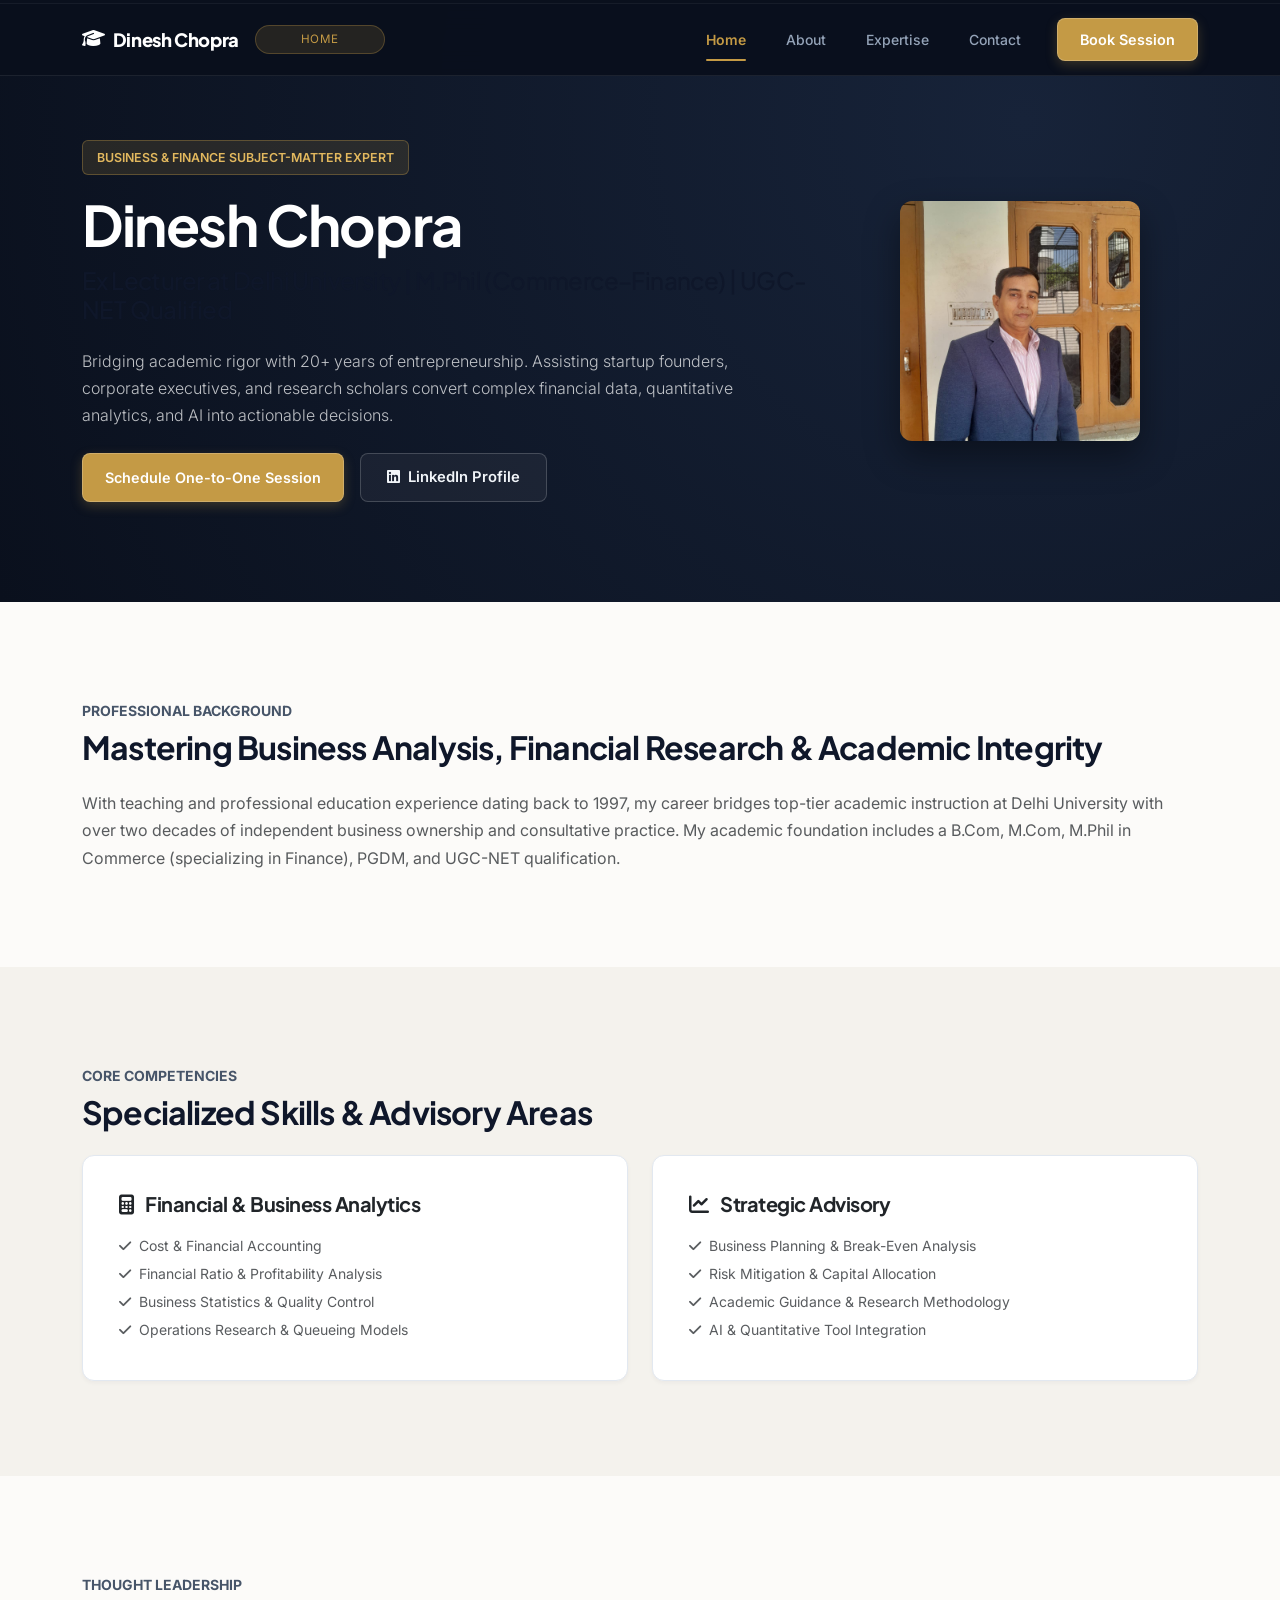
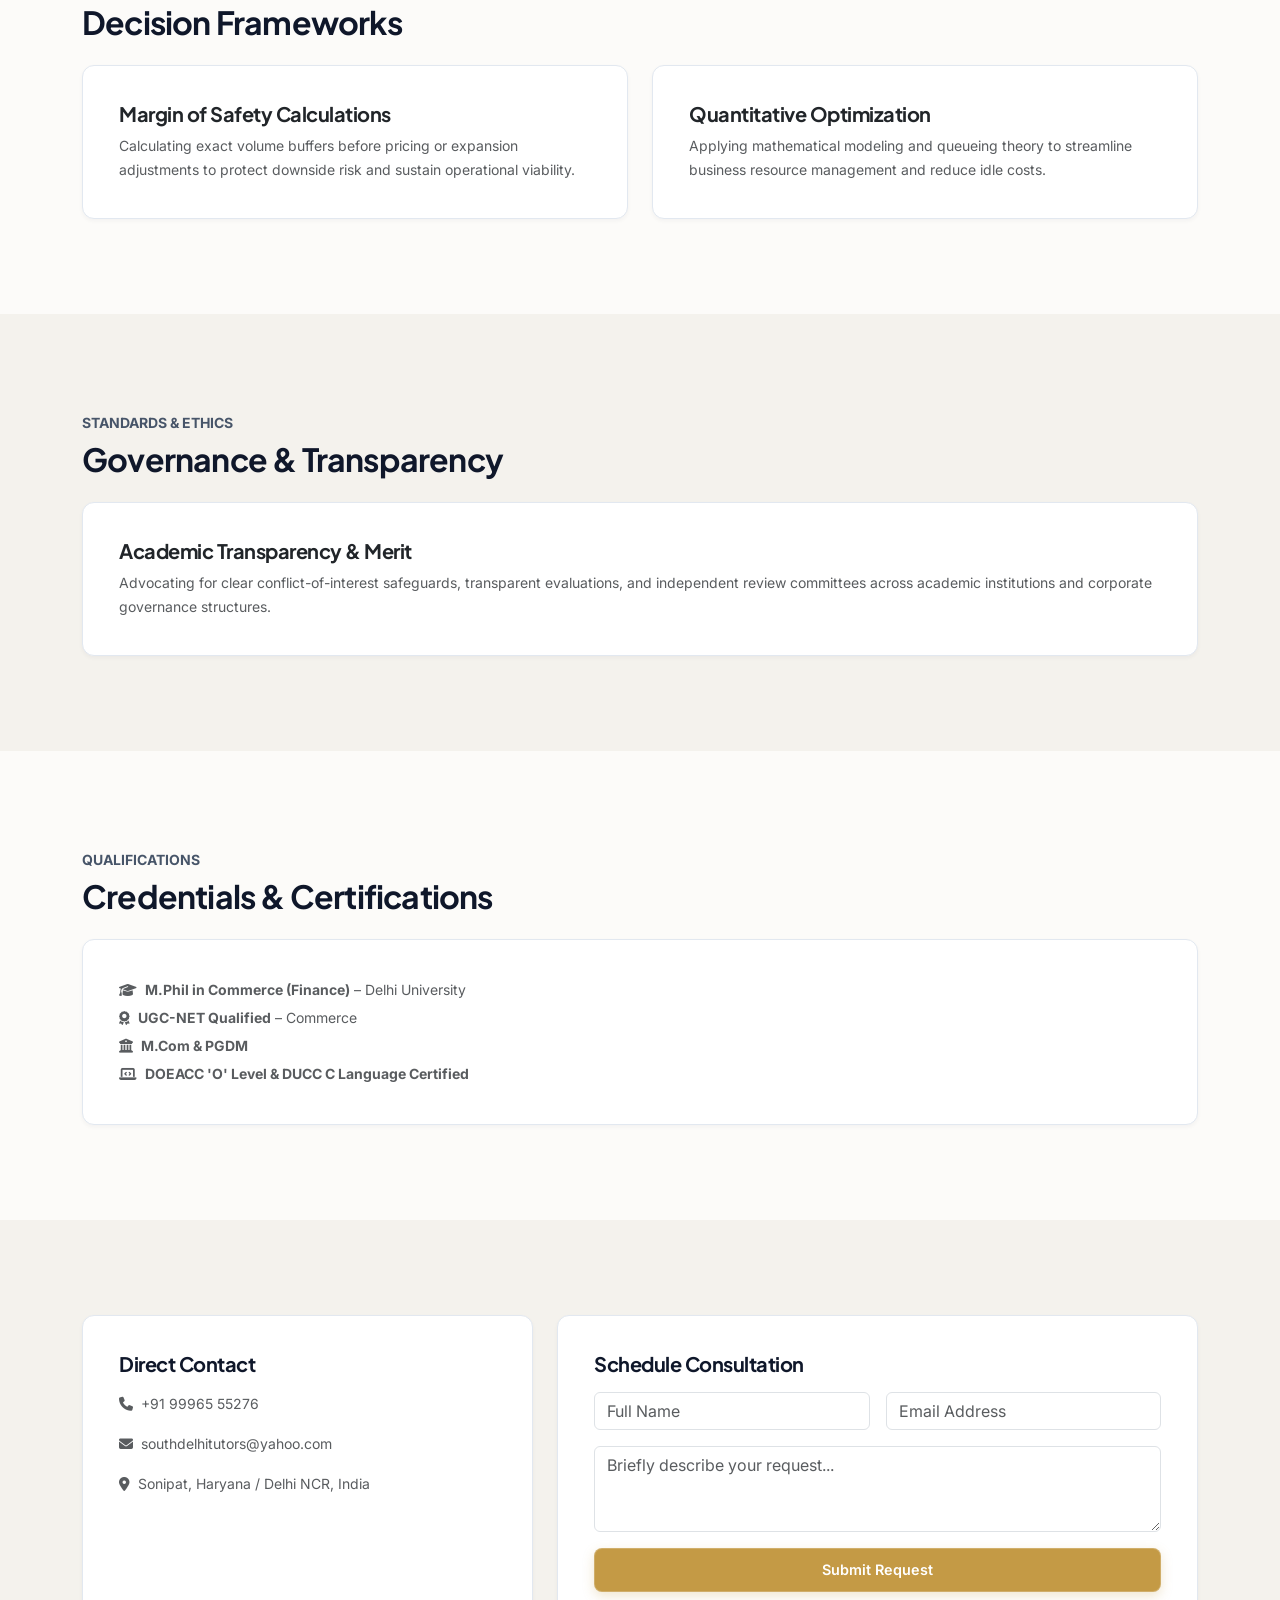
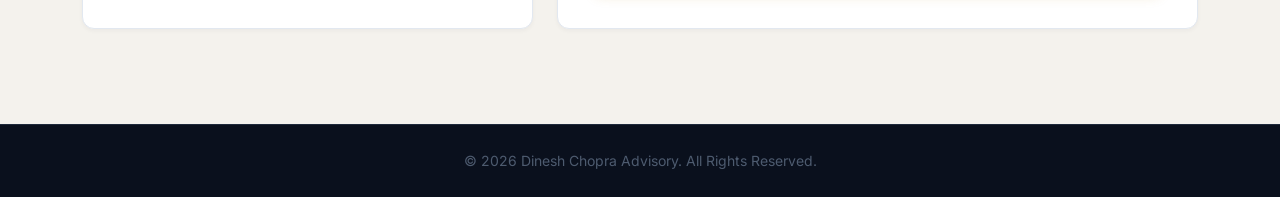
==== index.html @ f80a07dc "Update index.html" ====
<!DOCTYPE html>
<html lang="en">
<head>
  <meta charset="UTF-8">
  <meta name="viewport" content="width=device-width, initial-scale=1.0">
  <title>Dinesh Chopra | Business & Finance Advisory</title>
  
  <link rel="icon" href="logo.png" type="image/png">
  
  <link rel="preconnect" href="https://fonts.googleapis.com">
  <link rel="preconnect" href="https://fonts.gstatic.com" crossorigin>
  <link href="https://fonts.googleapis.com/css2?family=Plus+Jakarta+Sans:wght@500;600;700;800&family=Inter:wght@400;500;600;700&display=swap" rel="stylesheet">
  <link href="https://cdn.jsdelivr.net/npm/bootstrap@5.3.2/dist/css/bootstrap.min.css" rel="stylesheet">
  <link href="https://cdnjs.cloudflare.com/ajax/libs/font-awesome/6.4.0/css/all.min.css" rel="stylesheet">

  <style>
    :root {
      --primary-dark: #0a101d;
      --navy-card: #131c2e;
      --text-main: #0f172a;
      --text-muted: #475569;
      --bg-warm: #fcfbf9;
      --bg-surface: #ffffff;
      --accent-gold: #c49a45;
      --accent-gold-hover: #b08736;
      --accent-soft: #fef8ec;
      --border-color: #e2e8f0;
      --border-dark: #1e293b;
      --shadow-sm: 0 2px 4px rgba(15, 23, 42, 0.04);
      --shadow-md: 0 10px 25px -5px rgba(15, 23, 42, 0.08);
      --shadow-hover: 0 20px 30px -10px rgba(15, 23, 42, 0.12);
      --ease-smooth: cubic-bezier(0.16, 1, 0.3, 1);
    }

    html { scroll-behavior: smooth; }
    body {
      font-family: 'Inter', sans-serif;
      color: var(--text-muted);
      background-color: var(--bg-warm);
      line-height: 1.7;
      overflow-x: hidden;
    }

    h1, h2, h3, h4, h5, h6 {
      font-family: 'Plus Jakarta Sans', sans-serif;
      color: var(--text-main);
      letter-spacing: -0.025em;
    }

    /* Fixed Reading Progress Bar */
    .progress-container {
      position: fixed;
      top: 0;
      left: 0;
      width: 100%;
      height: 4px;
      background-color: #0a101d;
      box-shadow: inset 0 -1px 0 rgba(255, 255, 255, 0.05);
      z-index: 10001;
      pointer-events: none;
    }

    .progress-bar-fill {
      height: 100%;
      width: 100%;
      background: linear-gradient(90deg, #c49a45 0%, #f3e5ab 100%);
      transform-origin: left center;
      transform: scaleX(0);
      will-change: transform;
      box-shadow: 0 0 10px rgba(196, 154, 69, 0.6);
    }

    /* Custom Navbar with Strict Spacing & Fixed-Width Badge */
    .custom-navbar {
      top: 4px;
      background-color: rgba(10, 16, 29, 0.98);
      backdrop-filter: blur(12px);
      -webkit-backdrop-filter: blur(12px);
      border-bottom: 1px solid rgba(255, 255, 255, 0.08);
      padding: 0.85rem 0;
    }
    
    .navbar-brand {
      font-family: 'Plus Jakarta Sans', sans-serif;
      font-weight: 800;
      font-size: 1.15rem;
      color: #ffffff !important;
      letter-spacing: -0.02em;
    }

    /* FIXED WIDTH BADGE PREVENTS NAVBAR WOBBLING */
    .section-tracker-badge {
      font-size: 0.725rem;
      text-transform: uppercase;
      letter-spacing: 0.08em;
      background: rgba(196, 154, 69, 0.15);
      border: 1px solid rgba(196, 154, 69, 0.3);
      color: var(--accent-gold);
      padding: 4px 0;
      border-radius: 20px;
      display: inline-block;
      width: 130px; /* Fixed width prevents layout shifting */
      text-align: center;
      white-space: nowrap;
      overflow: hidden;
      text-overflow: ellipsis;
    }

    /* ENFORCED GAP & PADDING RULES FOR TABS */
    .navbar-nav {
      gap: 1rem;
    }

    .nav-link {
      color: #94a3b8 !important;
      font-size: 0.875rem;
      font-weight: 500;
      padding: 0.5rem 0.75rem !important;
      transition: color 0.2s ease;
      position: relative;
    }

    .nav-link.active-section {
      color: var(--accent-gold) !important;
      font-weight: 600;
    }

    .nav-link.active-section::after {
      content: '';
      position: absolute;
      bottom: -2px;
      left: 0.75rem;
      right: 0.75rem;
      height: 2px;
      background-color: var(--accent-gold);
      border-radius: 2px;
    }

    .offcanvas-dark {
      background-color: var(--primary-dark);
      color: #ffffff;
    }

    /* Buttons */
    .btn-gold {
      background: var(--accent-gold);
      color: #ffffff;
      font-weight: 600;
      font-size: 0.9rem;
      padding: 10px 22px;
      border-radius: 8px;
      border: 1px solid rgba(255, 255, 255, 0.2);
      box-shadow: 0 4px 12px rgba(196, 154, 69, 0.25);
      transition: transform 0.25s var(--ease-smooth), background-color 0.25s ease;
      white-space: nowrap;
    }

    .btn-gold:hover {
      background: var(--accent-gold-hover);
      color: #ffffff;
      transform: translate3d(0, -2px, 0);
    }

    .btn-outline-hero {
      background: rgba(255, 255, 255, 0.05);
      color: #f1f5f9;
      font-weight: 600;
      font-size: 0.925rem;
      padding: 12px 26px;
      border-radius: 8px;
      border: 1px solid rgba(255, 255, 255, 0.18);
      transition: transform 0.25s var(--ease-smooth);
    }

    .btn-outline-hero:hover {
      background: rgba(255, 255, 255, 0.12);
      color: #ffffff;
    }

    /* Layout Cards & Sections */
    .hero-section {
      background: radial-gradient(circle at 80% 20%, #172339 0%, var(--primary-dark) 100%);
      color: #ffffff;
      padding: 140px 0 100px 0;
    }

    .hero-badge {
      background-color: rgba(196, 154, 69, 0.15);
      border: 1px solid rgba(196, 154, 69, 0.35);
      color: #e2b85e;
      font-size: 0.775rem;
      font-weight: 600;
      text-transform: uppercase;
      padding: 6px 14px;
      border-radius: 6px;
      display: inline-block;
    }

    .profile-img {
      width: 240px;
      height: 240px;
      object-fit: cover;
      border-radius: 12px;
      box-shadow: 0 15px 35px rgba(0, 0, 0, 0.4);
    }

    .pro-card {
      background: var(--bg-surface);
      border: 1px solid var(--border-color);
      border-radius: 12px;
      padding: 36px;
      height: 100%;
      box-shadow: var(--shadow-sm);
    }

    .section-padding { padding: 95px 0; }
    .bg-subtle-custom { background-color: #f4f2ed; }

    footer {
      background-color: var(--primary-dark);
      color: #64748b;
      border-top: 1px solid var(--border-dark);
    }
  </style>
</head>
<body>

  <div class="progress-container">
    <div class="progress-bar-fill" id="progressBar"></div>
  </div>

  <nav class="navbar navbar-expand-lg navbar-dark custom-navbar fixed-top">
    <div class="container">
      <a class="navbar-brand d-flex align-items-center me-3" href="#home">
        <i class="fa-solid fa-graduation-cap text-gold me-2"></i>
        <span>Dinesh Chopra</span>
      </a>

      <span class="section-tracker-badge d-none d-xl-inline-block" id="sectionTracker">Overview</span>
      
      <button class="navbar-toggler border-0 ms-auto" type="button" data-bs-toggle="offcanvas" data-bs-target="#mobileMenu">
        <span class="navbar-toggler-icon"></span>
      </button>

      <div class="collapse navbar-collapse d-none d-lg-flex" id="navbarNav">
        <ul class="navbar-nav ms-auto align-items-center">
          <li class="nav-item"><a class="nav-link active-section" id="nav-home" href="#home">Home</a></li>
          <li class="nav-item"><a class="nav-link" id="nav-about" href="#about">About</a></li>
          <li class="nav-item"><a class="nav-link" id="nav-expertise" href="#expertise">Expertise</a></li>
          <li class="nav-item"><a class="nav-link" id="nav-contact" href="#contact">Contact</a></li>
          <li class="nav-item ms-lg-2">
            <button class="btn btn-gold btn-sm fw-semibold" data-bs-toggle="modal" data-bs-target="#consultationModal">
              Book Session
            </button>
          </li>
        </ul>
      </div>
    </div>
  </nav>

  <div class="offcanvas offcanvas-end offcanvas-dark" tabindex="-1" id="mobileMenu">
    <div class="offcanvas-header border-bottom border-secondary">
      <h5 class="offcanvas-title text-white font-heading fw-bold">Navigation</h5>
      <button type="button" class="btn-close btn-close-white" data-bs-dismiss="offcanvas"></button>
    </div>
    <div class="offcanvas-body d-flex flex-column justify-content-between py-4">
      <ul class="navbar-nav fs-5">
        <li class="nav-item mb-3"><a class="nav-link text-white" data-bs-dismiss="offcanvas" href="#home">Home</a></li>
        <li class="nav-item mb-3"><a class="nav-link text-white" data-bs-dismiss="offcanvas" href="#about">About</a></li>
        <li class="nav-item mb-3"><a class="nav-link text-white" data-bs-dismiss="offcanvas" href="#expertise">Expertise</a></li>
        <li class="nav-item mb-3"><a class="nav-link text-white" data-bs-dismiss="offcanvas" href="#frameworks">Frameworks</a></li>
        <li class="nav-item mb-3"><a class="nav-link text-white" data-bs-dismiss="offcanvas" href="#governance">Governance</a></li>
        <li class="nav-item mb-3"><a class="nav-link text-white" data-bs-dismiss="offcanvas" href="#credentials">Credentials</a></li>
        <li class="nav-item mb-3"><a class="nav-link text-white" data-bs-dismiss="offcanvas" href="#contact">Contact</a></li>
      </ul>
      <button class="btn btn-gold w-100 py-3 fw-semibold" data-bs-dismiss="offcanvas" data-bs-toggle="modal" data-bs-target="#consultationModal">
        Book Advisory Session
      </button>
    </div>
  </div>

  <section id="home" class="hero-section">
    <div class="container">
      <div class="row align-items-center gy-4">
        <div class="col-lg-8">
          <span class="hero-badge mb-3">Business & Finance Subject-Matter Expert</span>
          <h1 class="display-4 fw-bold text-white mb-2">Dinesh Chopra</h1>
          <h3 class="fs-4 text-gold mb-4 fw-medium">Ex Lecturer at Delhi University | M.Phil (Commerce–Finance) | UGC-NET Qualified</h3>
          <p class="lead text-light opacity-75 mb-4 pe-lg-5 fs-6">
            Bridging academic rigor with 20+ years of entrepreneurship. Assisting startup founders, corporate executives, and research scholars convert complex financial data, quantitative analytics, and AI into actionable decisions.
          </p>
          <div class="d-flex flex-wrap gap-3">
            <button class="btn btn-gold" data-bs-toggle="modal" data-bs-target="#consultationModal">
              Schedule One-to-One Session
            </button>
            <a href="https://www.linkedin.com/in/dineshchopra205/" target="_blank" class="btn btn-outline-hero">
              <i class="fab fa-linkedin me-2 text-gold"></i>LinkedIn Profile
            </a>
          </div>
        </div>
        <div class="col-lg-4 text-center">
          <img src="image.png" alt="Dinesh Chopra" class="profile-img img-fluid">
        </div>
      </div>
    </div>
  </section>

  <section id="about" class="section-padding">
    <div class="container">
      <span class="text-uppercase small fw-bold text-gold tracking-wide">Professional Background</span>
      <h2 class="fw-bold fs-2 mt-1 mb-4">Mastering Business Analysis, Financial Research & Academic Integrity</h2>
      <p class="text-muted fs-6 mb-0">
        With teaching and professional education experience dating back to 1997, my career bridges top-tier academic instruction at Delhi University with over two decades of independent business ownership and consultative practice. My academic foundation includes a B.Com, M.Com, M.Phil in Commerce (specializing in Finance), PGDM, and UGC-NET qualification.
      </p>
    </div>
  </section>

  <section id="expertise" class="section-padding bg-subtle-custom">
    <div class="container">
      <span class="text-uppercase small fw-bold text-gold tracking-wide">Core Competencies</span>
      <h2 class="fw-bold fs-2 mt-1 mb-4">Specialized Skills & Advisory Areas</h2>
      <div class="row g-4">
        <div class="col-md-6">
          <div class="pro-card">
            <h5 class="fw-bold text-dark mb-3"><i class="fas fa-calculator text-gold me-2"></i> Financial & Business Analytics</h5>
            <ul class="list-unstyled text-muted small lh-lg mb-0">
              <li><i class="fas fa-check text-gold me-2"></i>Cost & Financial Accounting</li>
              <li><i class="fas fa-check text-gold me-2"></i>Financial Ratio & Profitability Analysis</li>
              <li><i class="fas fa-check text-gold me-2"></i>Business Statistics & Quality Control</li>
              <li><i class="fas fa-check text-gold me-2"></i>Operations Research & Queueing Models</li>
            </ul>
          </div>
        </div>
        <div class="col-md-6">
          <div class="pro-card">
            <h5 class="fw-bold text-dark mb-3"><i class="fas fa-chart-line text-gold me-2"></i> Strategic Advisory</h5>
            <ul class="list-unstyled text-muted small lh-lg mb-0">
              <li><i class="fas fa-check text-gold me-2"></i>Business Planning & Break-Even Analysis</li>
              <li><i class="fas fa-check text-gold me-2"></i>Risk Mitigation & Capital Allocation</li>
              <li><i class="fas fa-check text-gold me-2"></i>Academic Guidance & Research Methodology</li>
              <li><i class="fas fa-check text-gold me-2"></i>AI & Quantitative Tool Integration</li>
            </ul>
          </div>
        </div>
      </div>
    </div>
  </section>

  <section id="frameworks" class="section-padding">
    <div class="container">
      <span class="text-uppercase small fw-bold text-gold tracking-wide">Thought Leadership</span>
      <h2 class="fw-bold fs-2 mt-1 mb-4">Decision Frameworks</h2>
      <div class="row g-4">
        <div class="col-md-6">
          <div class="pro-card">
            <h4 class="fw-bold fs-5 text-dark mb-2">Margin of Safety Calculations</h4>
            <p class="small text-muted mb-0">Calculating exact volume buffers before pricing or expansion adjustments to protect downside risk and sustain operational viability.</p>
          </div>
        </div>
        <div class="col-md-6">
          <div class="pro-card">
            <h4 class="fw-bold fs-5 text-dark mb-2">Quantitative Optimization</h4>
            <p class="small text-muted mb-0">Applying mathematical modeling and queueing theory to streamline business resource management and reduce idle costs.</p>
          </div>
        </div>
      </div>
    </div>
  </section>

  <section id="governance" class="section-padding bg-subtle-custom">
    <div class="container">
      <span class="text-uppercase small fw-bold text-gold tracking-wide">Standards & Ethics</span>
      <h2 class="fw-bold fs-2 mt-1 mb-4">Governance & Transparency</h2>
      <div class="pro-card">
        <h4 class="fw-bold fs-5 text-dark mb-2">Academic Transparency & Merit</h4>
        <p class="small text-muted mb-0">
          Advocating for clear conflict-of-interest safeguards, transparent evaluations, and independent review committees across academic institutions and corporate governance structures.
        </p>
      </div>
    </div>
  </section>

  <section id="credentials" class="section-padding">
    <div class="container">
      <span class="text-uppercase small fw-bold text-gold tracking-wide">Qualifications</span>
      <h2 class="fw-bold fs-2 mt-1 mb-4">Credentials & Certifications</h2>
      <div class="pro-card">
        <ul class="list-unstyled text-muted small lh-lg mb-0">
          <li><i class="fas fa-graduation-cap text-gold me-2"></i><strong>M.Phil in Commerce (Finance)</strong> – Delhi University</li>
          <li><i class="fas fa-award text-gold me-2"></i><strong>UGC-NET Qualified</strong> – Commerce</li>
          <li><i class="fas fa-university text-gold me-2"></i><strong>M.Com & PGDM</strong></li>
          <li><i class="fas fa-laptop-code text-gold me-2"></i><strong>DOEACC 'O' Level & DUCC C Language Certified</strong></li>
        </ul>
      </div>
    </div>
  </section>

  <section id="contact" class="section-padding bg-subtle-custom">
    <div class="container">
      <div class="row gy-4">
        <div class="col-md-5">
          <div class="pro-card">
            <h4 class="fw-bold fs-5 mb-3">Direct Contact</h4>
            <p class="small text-muted mb-3"><i class="fas fa-phone text-gold me-2"></i>+91 99965 55276</p>
            <p class="small text-muted mb-3"><i class="fas fa-envelope text-gold me-2"></i>southdelhitutors@yahoo.com</p>
            <p class="small text-muted mb-0"><i class="fas fa-map-marker-alt text-gold me-2"></i>Sonipat, Haryana / Delhi NCR, India</p>
          </div>
        </div>
        <div class="col-md-7">
          <div class="pro-card">
            <h4 class="fw-bold fs-5 mb-3">Schedule Consultation</h4>
            <form action="https://formsubmit.co/southdelhitutors@yahoo.com" method="POST">
              <div class="row g-3">
                <div class="col-md-6"><input type="text" name="Name" class="form-control" placeholder="Full Name" required></div>
                <div class="col-md-6"><input type="email" name="Email" class="form-control" placeholder="Email Address" required></div>
                <div class="col-12"><textarea name="Message" class="form-control" rows="3" placeholder="Briefly describe your request..." required></textarea></div>
                <div class="col-12"><button type="submit" class="btn btn-gold w-100">Submit Request</button></div>
              </div>
            </form>
          </div>
        </div>
      </div>
    </div>
  </section>

  <div class="modal fade" id="consultationModal" tabindex="-1" aria-hidden="true">
    <div class="modal-dialog modal-dialog-centered">
      <div class="modal-content">
        <div class="modal-header">
          <h5 class="modal-title fw-bold fs-6">Book Direct Consultation</h5>
          <button type="button" class="btn-close" data-bs-dismiss="modal"></button>
        </div>
        <div class="modal-body p-4">
          <form action="https://formsubmit.co/southdelhitutors@yahoo.com" method="POST">
            <div class="mb-3"><input type="text" name="Name" class="form-control" placeholder="Full Name" required></div>
            <div class="mb-3"><input type="tel" name="Phone" class="form-control" placeholder="Phone Number" required></div>
            <button type="submit" class="btn btn-gold w-100">Submit Request</button>
          </form>
        </div>
      </div>
    </div>
  </div>

  <footer class="py-4 text-center">
    <div class="container">
      <p class="mb-0 small opacity-75">&copy; 2026 Dinesh Chopra Advisory. All Rights Reserved.</p>
    </div>
  </footer>

  <script src="https://cdn.jsdelivr.net/npm/bootstrap@5.3.2/dist/js/bootstrap.bundle.min.js"></script>

  <script>
    let isTicking = false;

    function handleScroll() {
      const winScroll = window.scrollY || document.documentElement.scrollTop;
      const height = document.documentElement.scrollHeight - document.documentElement.clientHeight;
      const scrolled = height > 0 ? winScroll / height : 0;

      const progressBar = document.getElementById('progressBar');
      if (progressBar) {
        progressBar.style.transform = `scaleX(${scrolled})`;
      }

      const sections = ['home', 'about', 'expertise', 'frameworks', 'governance', 'credentials', 'contact'];
      const sectionTracker = document.getElementById('sectionTracker');

      sections.forEach(sectionId => {
        const section = document.getElementById(sectionId);
        
        let navLinkId = 'nav-' + sectionId;
        if (['frameworks', 'governance', 'credentials'].includes(sectionId)) {
          navLinkId = 'nav-expertise';
        }
        
        const navLink = document.getElementById(navLinkId);

        if (section) {
          const rect = section.getBoundingClientRect();
          if (rect.top <= 250 && rect.bottom >= 250) {
            document.querySelectorAll('.nav-link').forEach(link => link.classList.remove('active-section'));
            if (navLink) navLink.classList.add('active-section');

            if (sectionTracker) {
              sectionTracker.innerText = sectionId.charAt(0).toUpperCase() + sectionId.slice(1);
            }
          }
        }
      });

      isTicking = false;
    }

    window.addEventListener('scroll', () => {
      if (!isTicking) {
        window.requestAnimationFrame(handleScroll);
        isTicking = true;
      }
    }, { passive: true });

    document.addEventListener('DOMContentLoaded', handleScroll);
  </script>
</body>
</html>
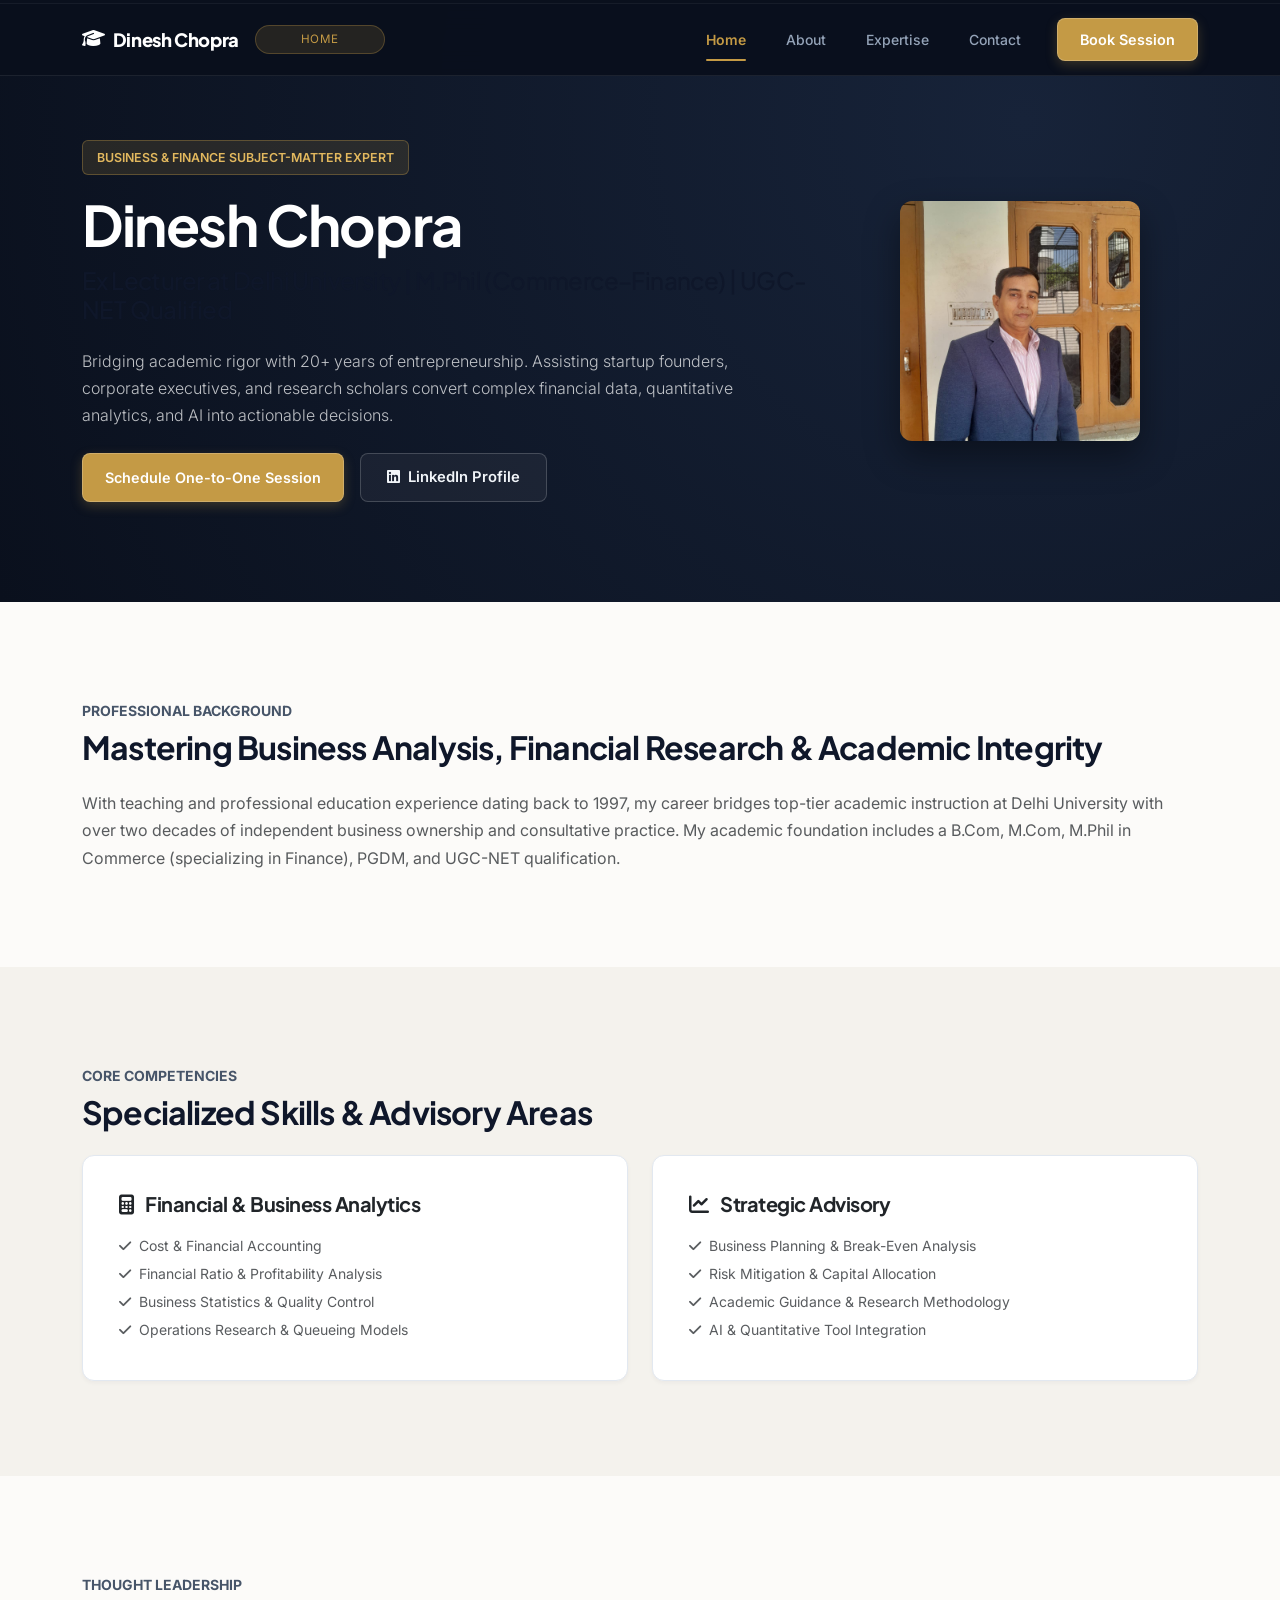
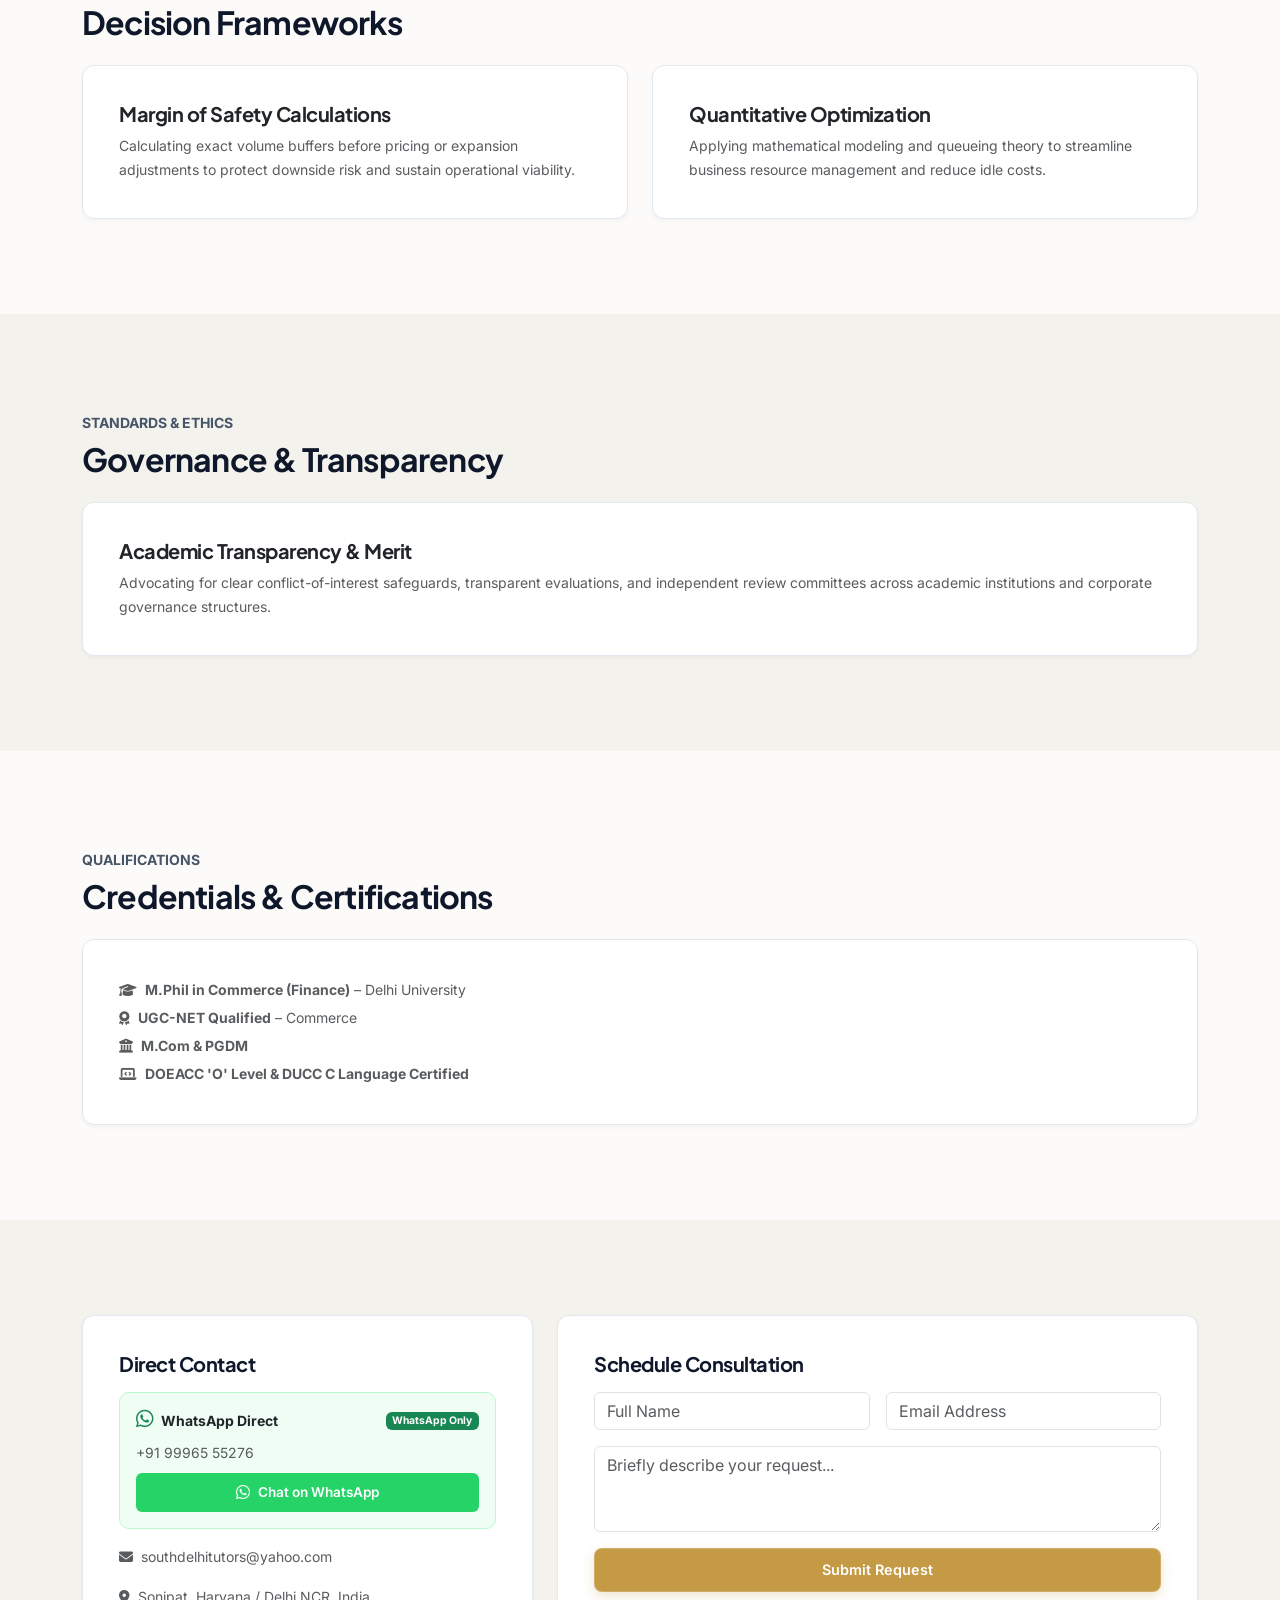
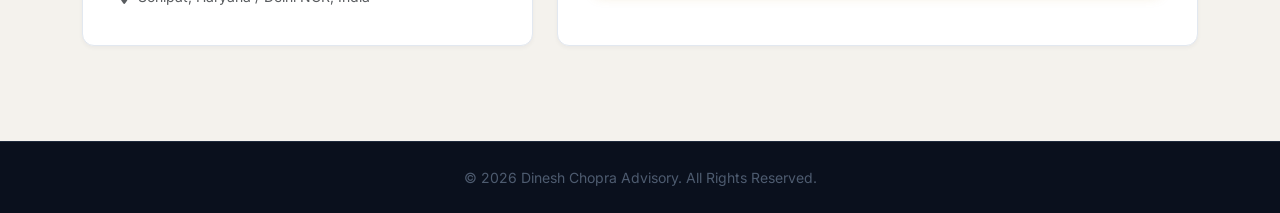
==== commit baf00dcd: "Written whatsapp before the number" ====
--- a/index.html
+++ b/index.html
@@ -24,6 +24,8 @@
       --accent-gold: #c49a45;
       --accent-gold-hover: #b08736;
       --accent-soft: #fef8ec;
+      --whatsapp-green: #25d366;
+      --whatsapp-green-hover: #1da851;
       --border-color: #e2e8f0;
       --border-dark: #1e293b;
       --shadow-sm: 0 2px 4px rgba(15, 23, 42, 0.04);
@@ -99,7 +101,7 @@
       padding: 4px 0;
       border-radius: 20px;
       display: inline-block;
-      width: 130px; /* Fixed width prevents layout shifting */
+      width: 130px;
       text-align: center;
       white-space: nowrap;
       overflow: hidden;
@@ -175,6 +177,37 @@
     .btn-outline-hero:hover {
       background: rgba(255, 255, 255, 0.12);
       color: #ffffff;
+    }
+
+    /* Custom WhatsApp Callout Box */
+    .whatsapp-box {
+      background: #f0fdf4;
+      border: 1px solid #bbf7d0;
+      border-radius: 10px;
+      padding: 16px;
+      transition: transform 0.2s ease, box-shadow 0.2s ease;
+    }
+
+    .whatsapp-box:hover {
+      transform: translateY(-2px);
+      box-shadow: 0 6px 15px rgba(37, 211, 102, 0.15);
+    }
+
+    .btn-whatsapp {
+      background-color: var(--whatsapp-green);
+      color: #ffffff !important;
+      font-weight: 600;
+      padding: 8px 16px;
+      border-radius: 6px;
+      text-decoration: none;
+      display: inline-flex;
+      align-items: center;
+      font-size: 0.85rem;
+      transition: background-color 0.2s ease;
+    }
+
+    .btn-whatsapp:hover {
+      background-color: var(--whatsapp-green-hover);
     }
 
     /* Layout Cards & Sections */
@@ -401,7 +434,18 @@
         <div class="col-md-5">
           <div class="pro-card">
             <h4 class="fw-bold fs-5 mb-3">Direct Contact</h4>
-            <p class="small text-muted mb-3"><i class="fas fa-phone text-gold me-2"></i>+91 99965 55276</p>
+            
+            <div class="whatsapp-box mb-3">
+              <div class="d-flex align-items-center justify-content-between mb-2">
+                <span class="fw-bold text-dark small"><i class="fab fa-whatsapp text-success me-1 fs-5"></i> WhatsApp Direct</span>
+                <span class="badge bg-success text-white" style="font-size: 0.65rem;">WhatsApp Only</span>
+              </div>
+              <p class="small text-muted mb-2">+91 99965 55276</p>
+              <a href="https://wa.me/919996555276?text=Hello%20Dinesh%20sir,%20I%20would%20like%20to%20inquire%20about%20your%20advisory%20services." target="_blank" class="btn-whatsapp w-100 justify-content-center">
+                <i class="fab fa-whatsapp me-2 fs-6"></i> Chat on WhatsApp
+              </a>
+            </div>
+
             <p class="small text-muted mb-3"><i class="fas fa-envelope text-gold me-2"></i>southdelhitutors@yahoo.com</p>
             <p class="small text-muted mb-0"><i class="fas fa-map-marker-alt text-gold me-2"></i>Sonipat, Haryana / Delhi NCR, India</p>
           </div>
@@ -433,7 +477,7 @@
         <div class="modal-body p-4">
           <form action="https://formsubmit.co/southdelhitutors@yahoo.com" method="POST">
             <div class="mb-3"><input type="text" name="Name" class="form-control" placeholder="Full Name" required></div>
-            <div class="mb-3"><input type="tel" name="Phone" class="form-control" placeholder="Phone Number" required></div>
+            <div class="mb-3"><input type="tel" name="WhatsApp Number" class="form-control" placeholder="WhatsApp Number" required></div>
             <button type="submit" class="btn btn-gold w-100">Submit Request</button>
           </form>
         </div>
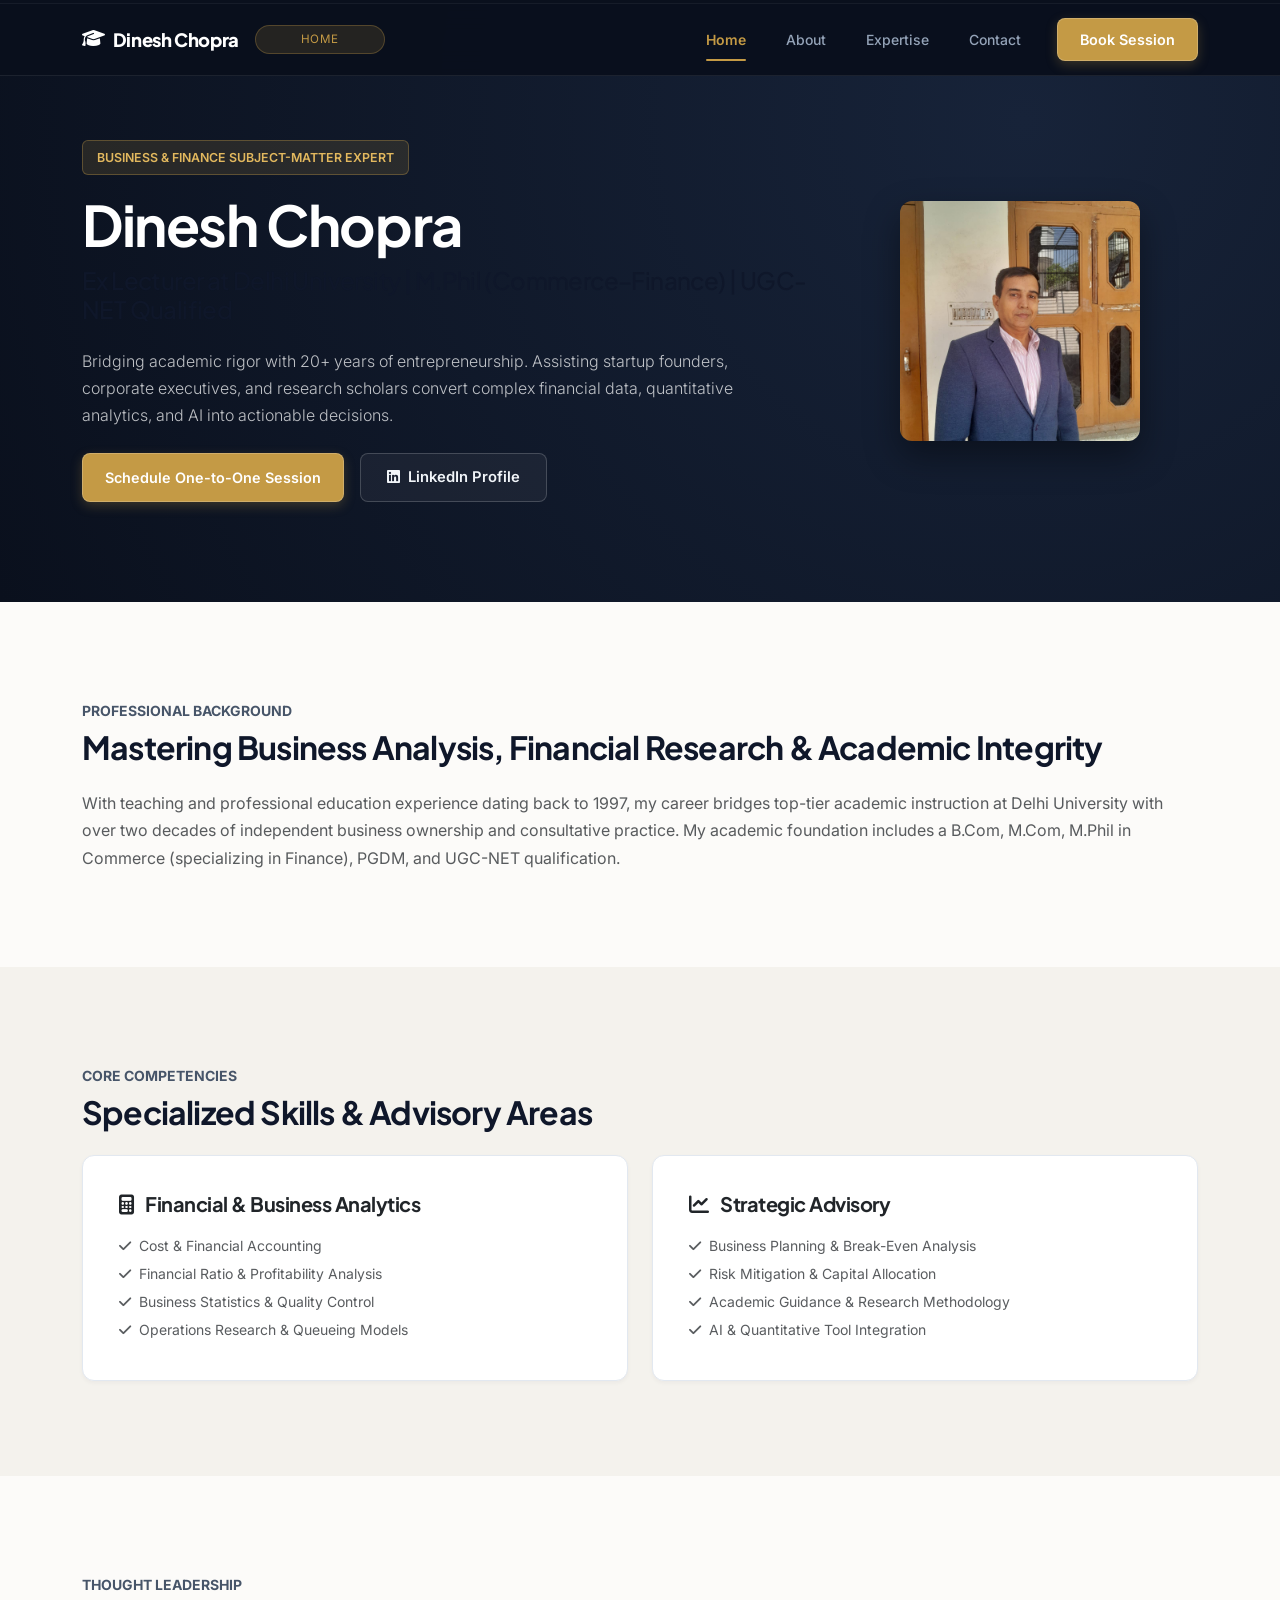
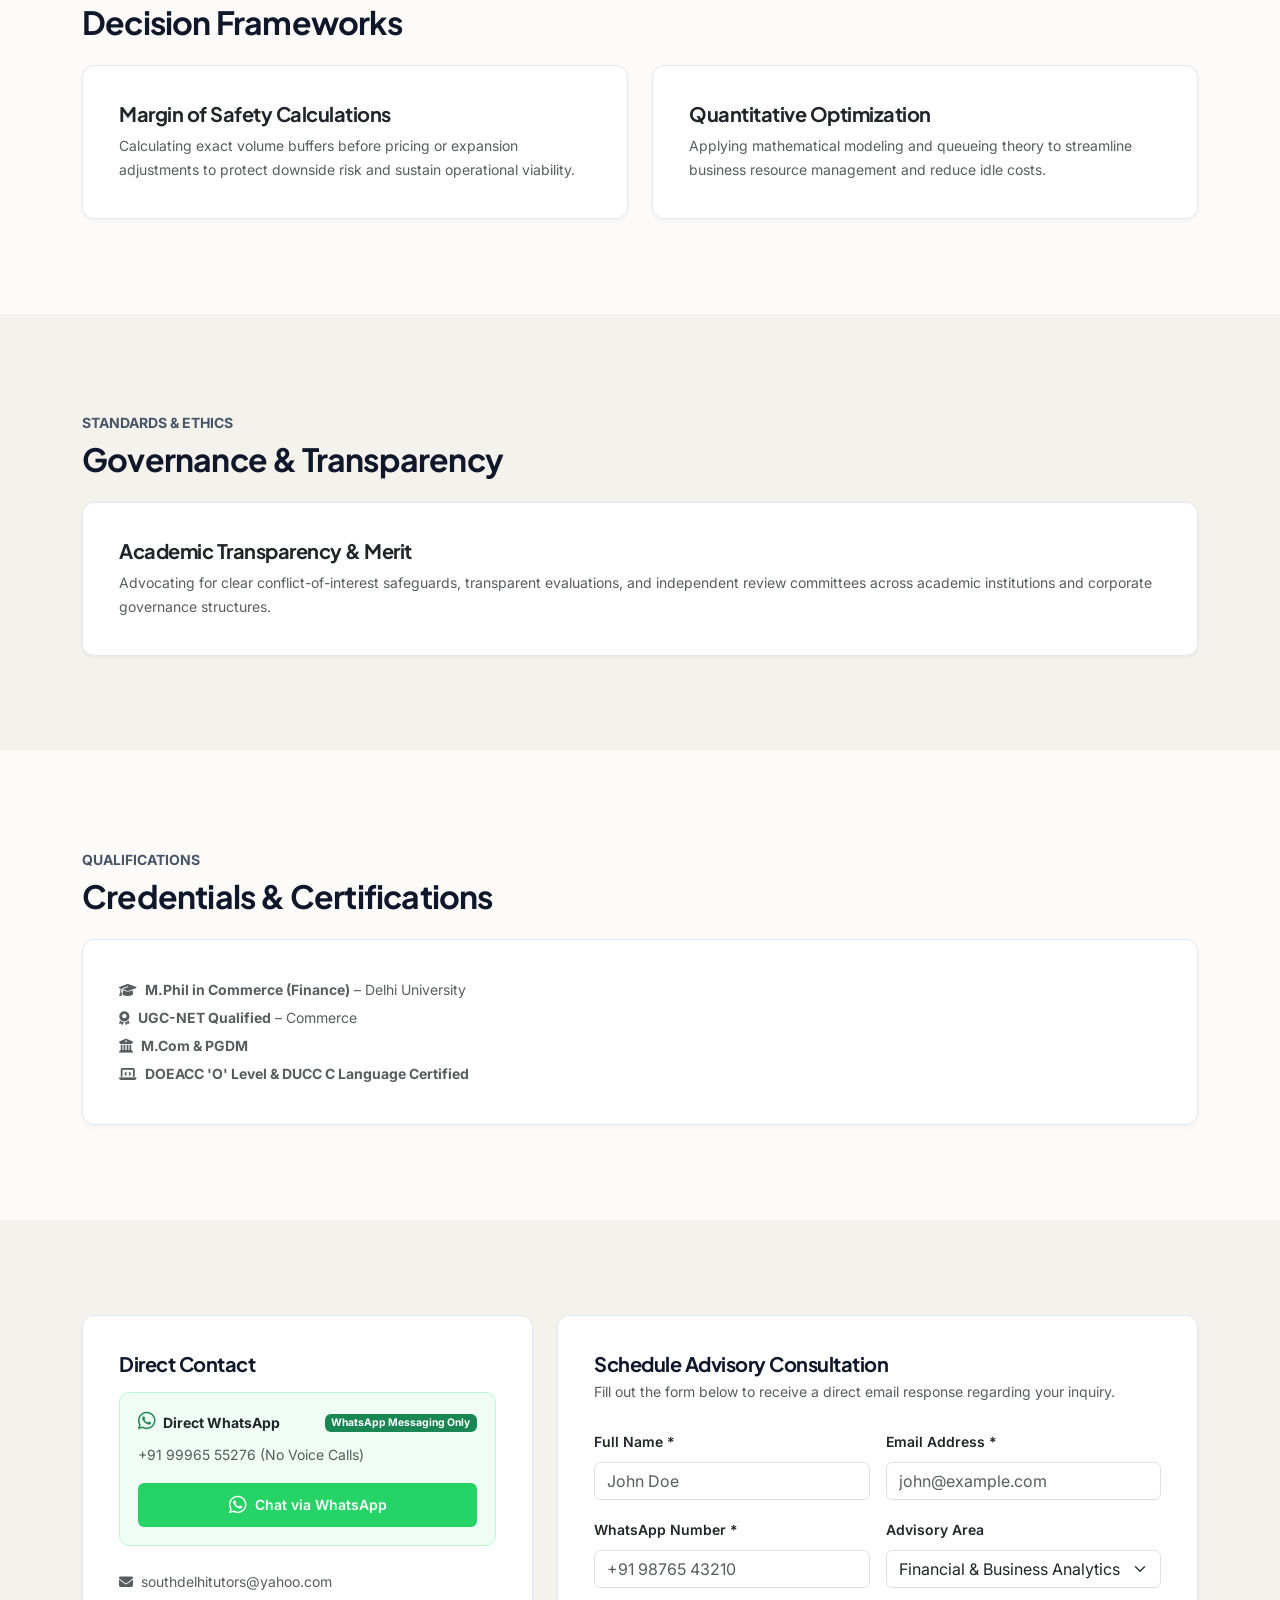
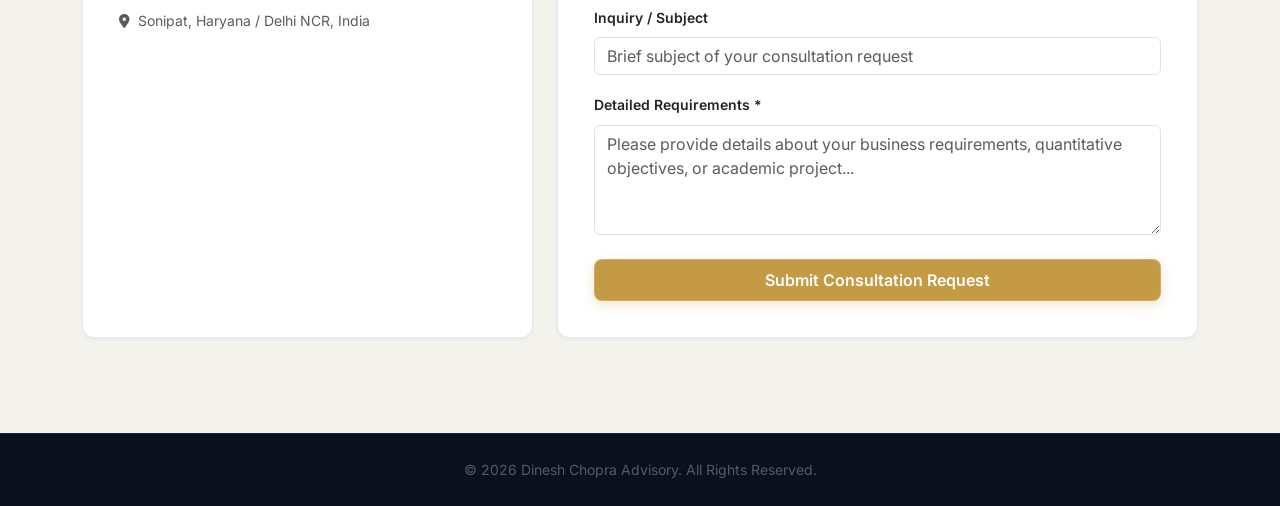
==== commit 91b0672d: "some improvements" ====
--- a/index.html
+++ b/index.html
@@ -108,7 +108,6 @@
       text-overflow: ellipsis;
     }
 
-    /* ENFORCED GAP & PADDING RULES FOR TABS */
     .navbar-nav {
       gap: 1rem;
     }
@@ -184,7 +183,7 @@
       background: #f0fdf4;
       border: 1px solid #bbf7d0;
       border-radius: 10px;
-      padding: 16px;
+      padding: 18px;
       transition: transform 0.2s ease, box-shadow 0.2s ease;
     }
 
@@ -197,12 +196,12 @@
       background-color: var(--whatsapp-green);
       color: #ffffff !important;
       font-weight: 600;
-      padding: 8px 16px;
+      padding: 10px 18px;
       border-radius: 6px;
       text-decoration: none;
       display: inline-flex;
       align-items: center;
-      font-size: 0.85rem;
+      font-size: 0.875rem;
       transition: background-color 0.2s ease;
     }
 
@@ -435,14 +434,14 @@
           <div class="pro-card">
             <h4 class="fw-bold fs-5 mb-3">Direct Contact</h4>
             
-            <div class="whatsapp-box mb-3">
+            <div class="whatsapp-box mb-4">
               <div class="d-flex align-items-center justify-content-between mb-2">
-                <span class="fw-bold text-dark small"><i class="fab fa-whatsapp text-success me-1 fs-5"></i> WhatsApp Direct</span>
-                <span class="badge bg-success text-white" style="font-size: 0.65rem;">WhatsApp Only</span>
-              </div>
-              <p class="small text-muted mb-2">+91 99965 55276</p>
+                <span class="fw-bold text-dark small"><i class="fab fa-whatsapp text-success me-1 fs-5"></i> Direct WhatsApp</span>
+                <span class="badge bg-success text-white" style="font-size: 0.65rem;">WhatsApp Messaging Only</span>
+              </div>
+              <p class="small text-muted mb-3">+91 99965 55276 (No Voice Calls)</p>
               <a href="https://wa.me/919996555276?text=Hello%20Dinesh%20sir,%20I%20would%20like%20to%20inquire%20about%20your%20advisory%20services." target="_blank" class="btn-whatsapp w-100 justify-content-center">
-                <i class="fab fa-whatsapp me-2 fs-6"></i> Chat on WhatsApp
+                <i class="fab fa-whatsapp me-2 fs-5"></i> Chat via WhatsApp
               </a>
             </div>
 
@@ -450,15 +449,46 @@
             <p class="small text-muted mb-0"><i class="fas fa-map-marker-alt text-gold me-2"></i>Sonipat, Haryana / Delhi NCR, India</p>
           </div>
         </div>
+
         <div class="col-md-7">
           <div class="pro-card">
-            <h4 class="fw-bold fs-5 mb-3">Schedule Consultation</h4>
+            <h4 class="fw-bold fs-5 mb-1">Schedule Advisory Consultation</h4>
+            <p class="small text-muted mb-4">Fill out the form below to receive a direct email response regarding your inquiry.</p>
+            
             <form action="https://formsubmit.co/southdelhitutors@yahoo.com" method="POST">
               <div class="row g-3">
-                <div class="col-md-6"><input type="text" name="Name" class="form-control" placeholder="Full Name" required></div>
-                <div class="col-md-6"><input type="email" name="Email" class="form-control" placeholder="Email Address" required></div>
-                <div class="col-12"><textarea name="Message" class="form-control" rows="3" placeholder="Briefly describe your request..." required></textarea></div>
-                <div class="col-12"><button type="submit" class="btn btn-gold w-100">Submit Request</button></div>
+                <div class="col-md-6">
+                  <label class="form-label small fw-semibold text-dark">Full Name *</label>
+                  <input type="text" name="Name" class="form-control" placeholder="John Doe" required>
+                </div>
+                <div class="col-md-6">
+                  <label class="form-label small fw-semibold text-dark">Email Address *</label>
+                  <input type="email" name="Email" class="form-control" placeholder="john@example.com" required>
+                </div>
+                <div class="col-md-6">
+                  <label class="form-label small fw-semibold text-dark">WhatsApp Number *</label>
+                  <input type="tel" name="WhatsApp Number" class="form-control" placeholder="+91 98765 43210" required>
+                </div>
+                <div class="col-md-6">
+                  <label class="form-label small fw-semibold text-dark">Advisory Area</label>
+                  <select name="Advisory Focus" class="form-select">
+                    <option value="Financial Analytics">Financial & Business Analytics</option>
+                    <option value="Strategic Advisory">Strategic Planning & Break-Even</option>
+                    <option value="Academic Research">Academic & Research Methodology</option>
+                    <option value="Other Inquiries">Other Inquiries</option>
+                  </select>
+                </div>
+                <div class="col-12">
+                  <label class="form-label small fw-semibold text-dark">Inquiry / Subject</label>
+                  <input type="text" name="Subject" class="form-control" placeholder="Brief subject of your consultation request">
+                </div>
+                <div class="col-12">
+                  <label class="form-label small fw-semibold text-dark">Detailed Requirements *</label>
+                  <textarea name="Message" class="form-control" rows="4" placeholder="Please provide details about your business requirements, quantitative objectives, or academic project..." required></textarea>
+                </div>
+                <div class="col-12 mt-4">
+                  <button type="submit" class="btn btn-gold w-100 py-2 fs-6">Submit Consultation Request</button>
+                </div>
               </div>
             </form>
           </div>
@@ -468,17 +498,43 @@
   </section>
 
   <div class="modal fade" id="consultationModal" tabindex="-1" aria-hidden="true">
-    <div class="modal-dialog modal-dialog-centered">
-      <div class="modal-content">
-        <div class="modal-header">
-          <h5 class="modal-title fw-bold fs-6">Book Direct Consultation</h5>
+    <div class="modal-dialog modal-dialog-centered modal-lg">
+      <div class="modal-content border-0 shadow-lg">
+        <div class="modal-header border-bottom">
+          <h5 class="modal-title fw-bold fs-5">Book One-on-One Session</h5>
           <button type="button" class="btn-close" data-bs-dismiss="modal"></button>
         </div>
         <div class="modal-body p-4">
           <form action="https://formsubmit.co/southdelhitutors@yahoo.com" method="POST">
-            <div class="mb-3"><input type="text" name="Name" class="form-control" placeholder="Full Name" required></div>
-            <div class="mb-3"><input type="tel" name="WhatsApp Number" class="form-control" placeholder="WhatsApp Number" required></div>
-            <button type="submit" class="btn btn-gold w-100">Submit Request</button>
+            <div class="row g-3">
+              <div class="col-md-6">
+                <label class="form-label small fw-semibold text-dark">Full Name *</label>
+                <input type="text" name="Name" class="form-control" placeholder="Your Name" required>
+              </div>
+              <div class="col-md-6">
+                <label class="form-label small fw-semibold text-dark">Email Address *</label>
+                <input type="email" name="Email" class="form-control" placeholder="yourname@domain.com" required>
+              </div>
+              <div class="col-md-6">
+                <label class="form-label small fw-semibold text-dark">WhatsApp Contact *</label>
+                <input type="tel" name="WhatsApp Number" class="form-control" placeholder="+91 99965 55276" required>
+              </div>
+              <div class="col-md-6">
+                <label class="form-label small fw-semibold text-dark">Consultation Type</label>
+                <select name="Session Type" class="form-select">
+                  <option value="Business Strategy">Business Financial Advisory</option>
+                  <option value="Academic Guidance">Academic Research / M.Phil Consultation</option>
+                  <option value="Quantitative Analysis">Quantitative Analytics & Modeling</option>
+                </select>
+              </div>
+              <div class="col-12">
+                <label class="form-label small fw-semibold text-dark">Session Overview / Objectives *</label>
+                <textarea name="Message" class="form-control" rows="3" placeholder="Outline the main topics or questions you wish to address during the session..." required></textarea>
+              </div>
+              <div class="col-12 mt-3">
+                <button type="submit" class="btn btn-gold w-100 py-2 fw-semibold">Confirm Advisory Booking</button>
+              </div>
+            </div>
           </form>
         </div>
       </div>
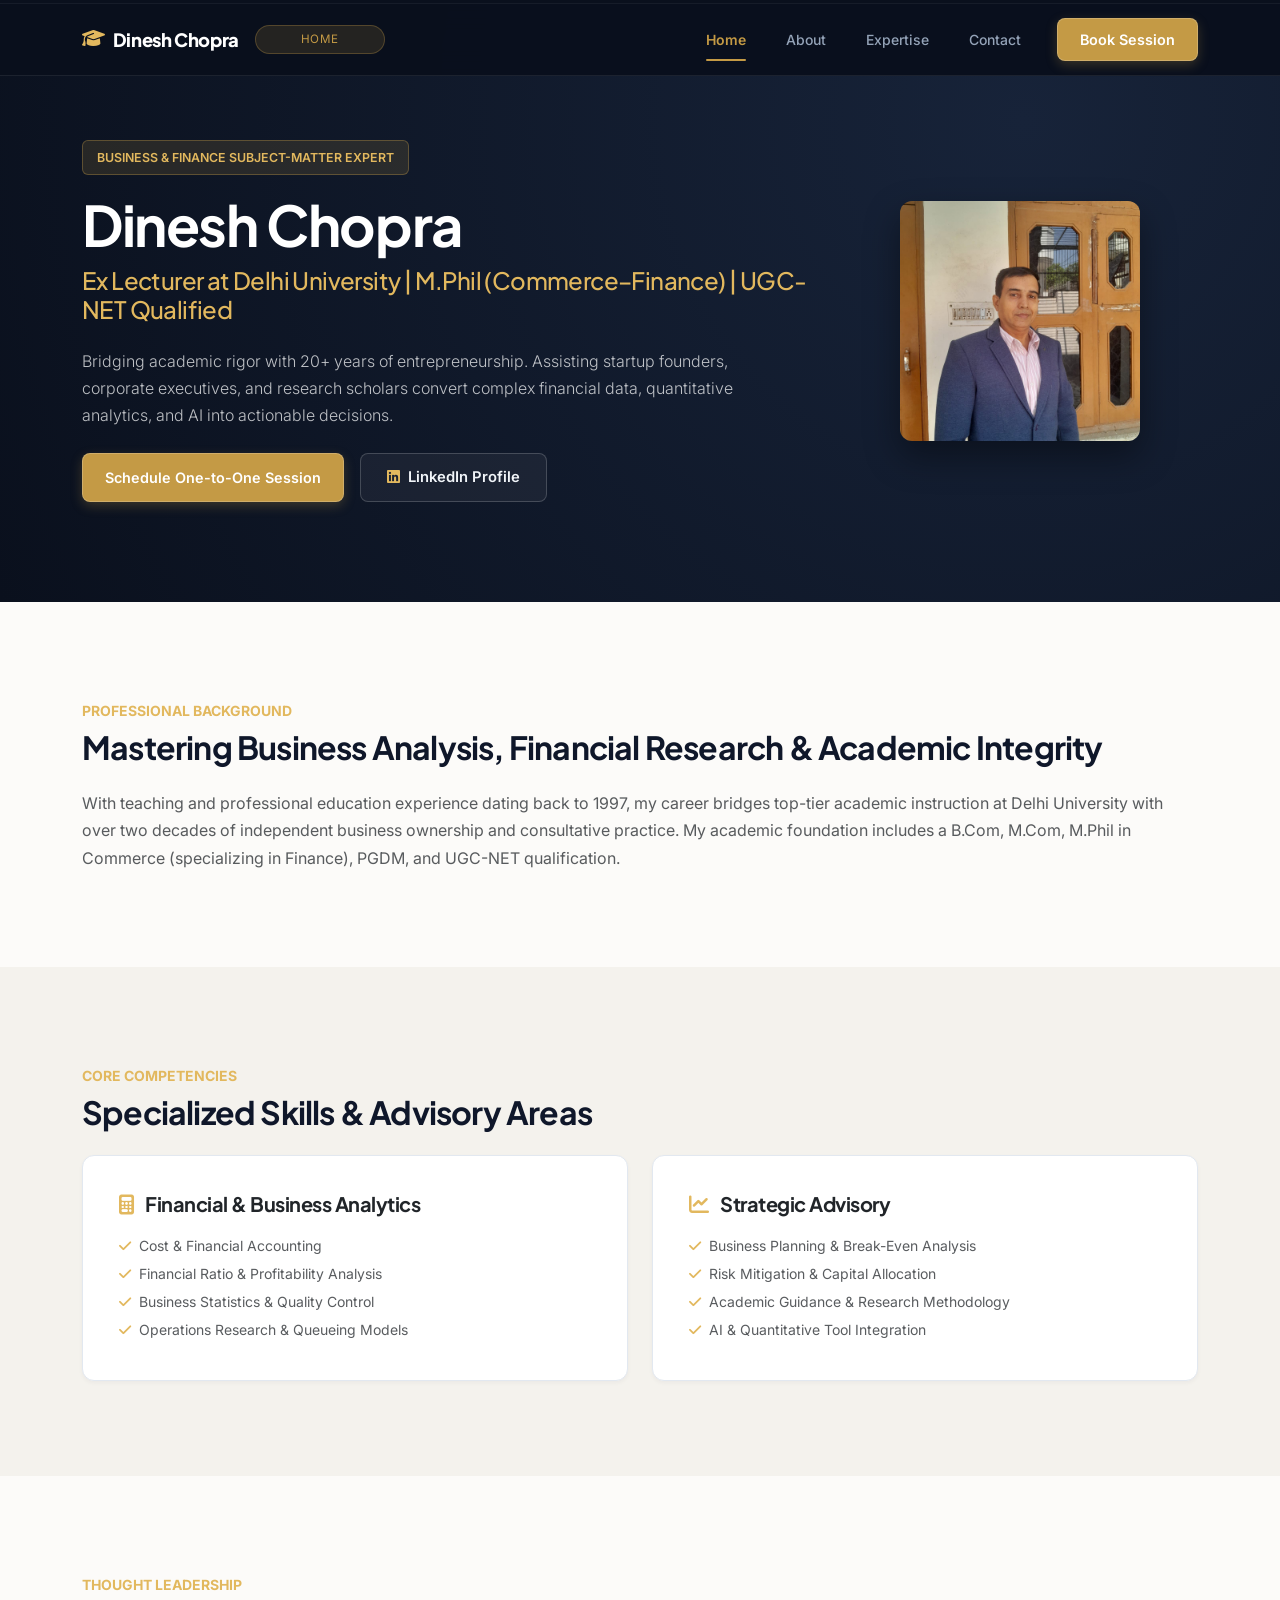
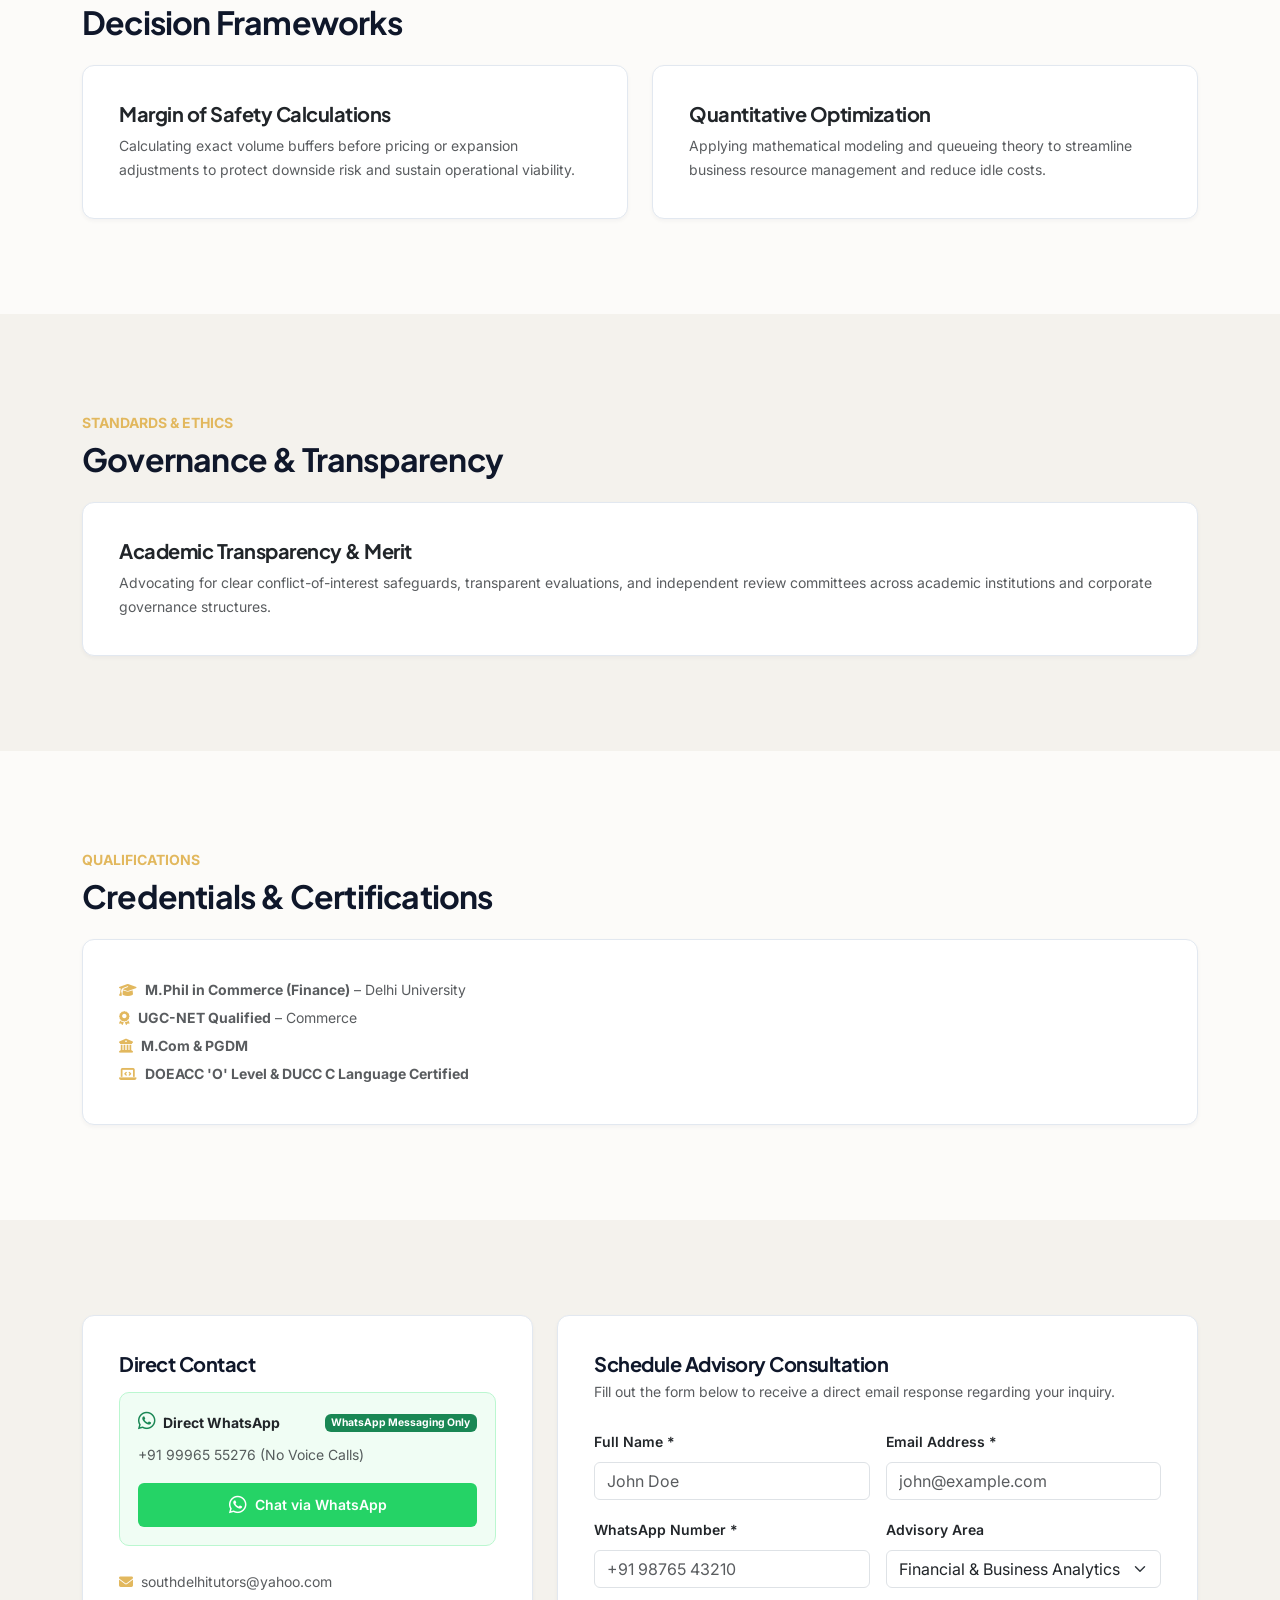
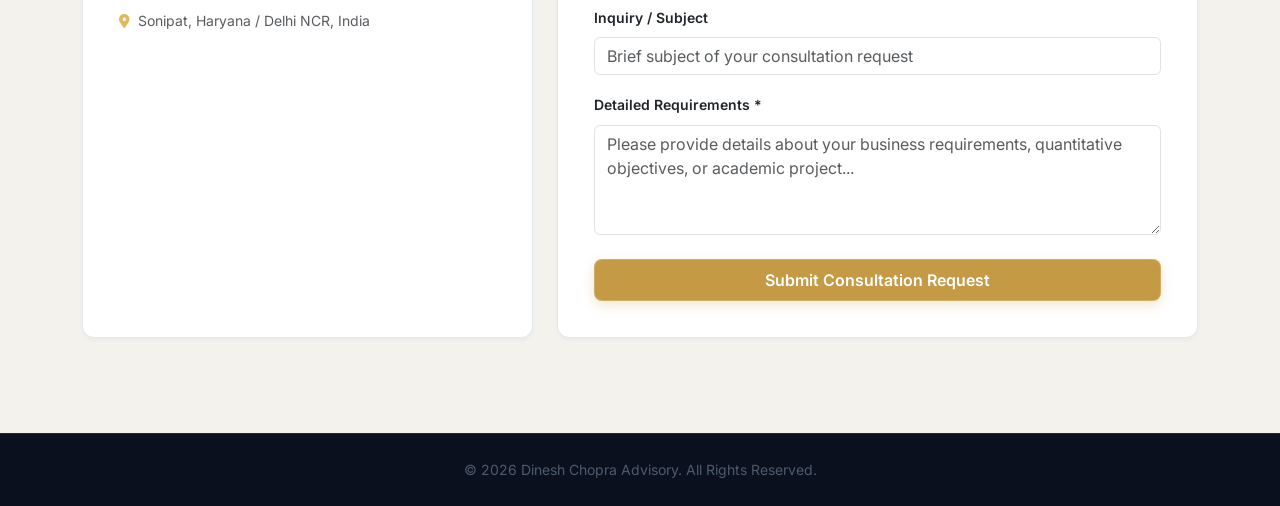
==== commit 9a5fc7e5: "Update index.html" ====
--- a/index.html
+++ b/index.html
@@ -14,6 +14,9 @@
   <link href="https://cdnjs.cloudflare.com/ajax/libs/font-awesome/6.4.0/css/all.min.css" rel="stylesheet">
 
   <style>
+    .text-gold {
+      color: #e2b85e !important;
+    }
     :root {
       --primary-dark: #0a101d;
       --navy-card: #131c2e;
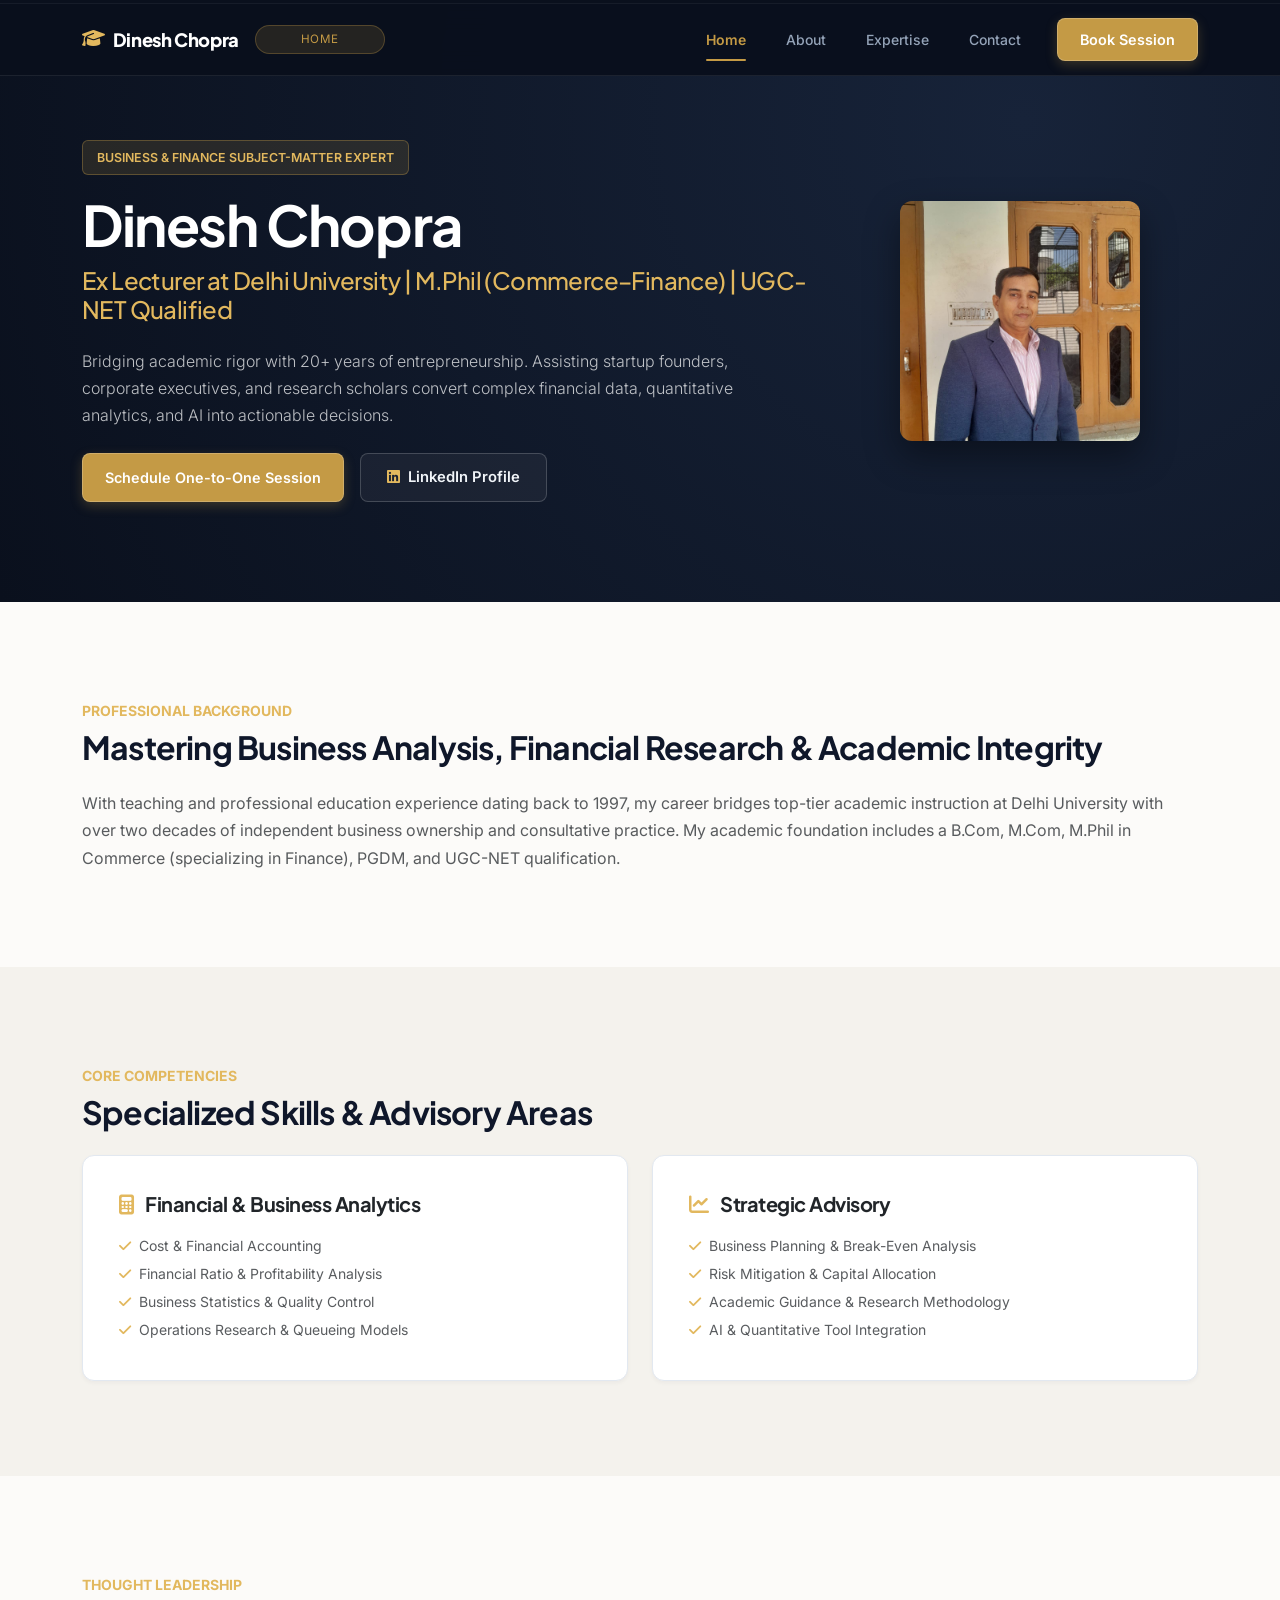
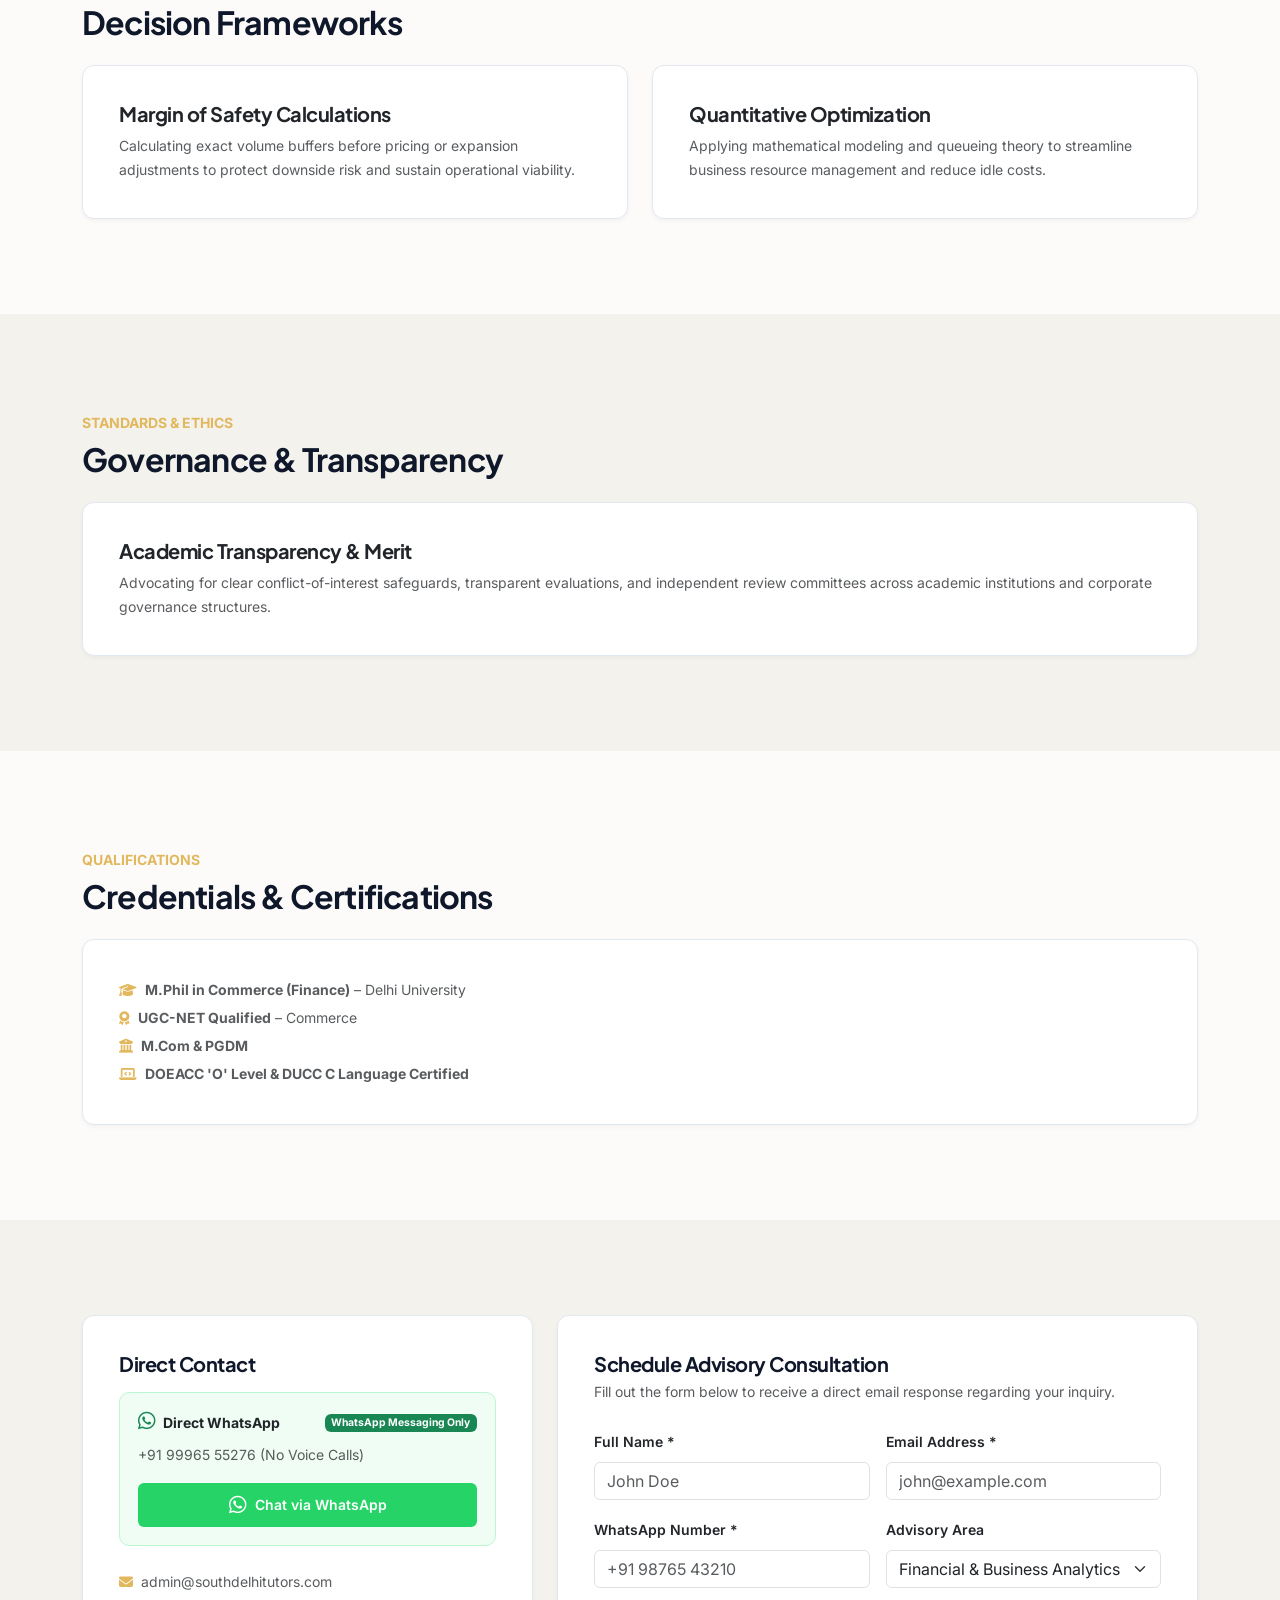
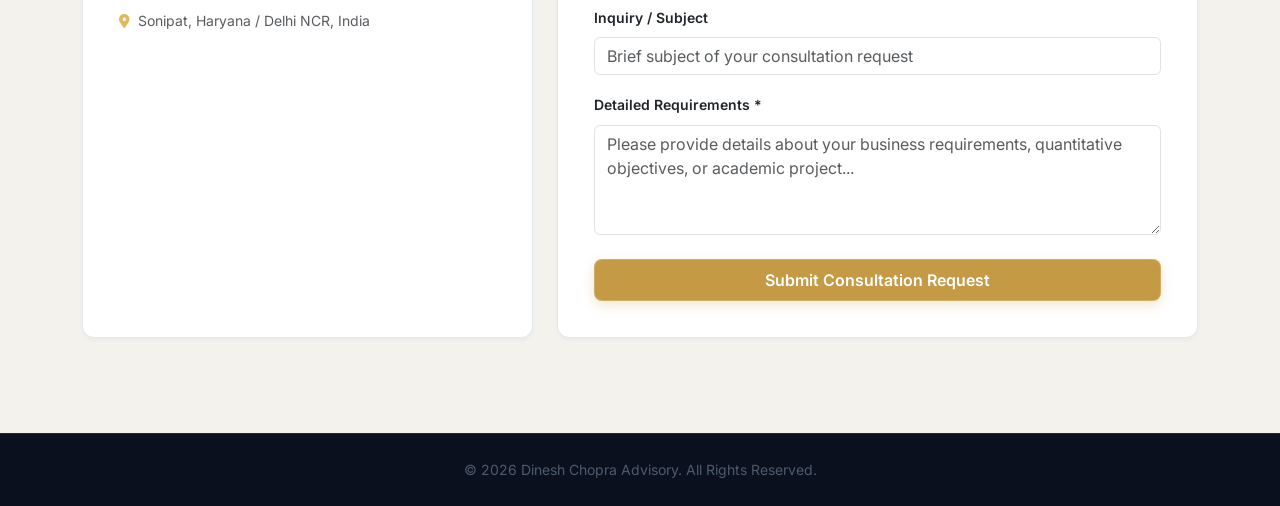
==== commit fdbf0e76: "Update index.html" ====
--- a/index.html
+++ b/index.html
@@ -448,7 +448,7 @@
               </a>
             </div>
 
-            <p class="small text-muted mb-3"><i class="fas fa-envelope text-gold me-2"></i>southdelhitutors@yahoo.com</p>
+            <p class="small text-muted mb-3"><i class="fas fa-envelope text-gold me-2"></i>admin@southdelhitutors.com</p>
             <p class="small text-muted mb-0"><i class="fas fa-map-marker-alt text-gold me-2"></i>Sonipat, Haryana / Delhi NCR, India</p>
           </div>
         </div>
@@ -458,7 +458,7 @@
             <h4 class="fw-bold fs-5 mb-1">Schedule Advisory Consultation</h4>
             <p class="small text-muted mb-4">Fill out the form below to receive a direct email response regarding your inquiry.</p>
             
-            <form action="https://formsubmit.co/southdelhitutors@yahoo.com" method="POST">
+            <form action="https://formsubmit.co/admin@southdelhitutors.com" method="POST">
               <div class="row g-3">
                 <div class="col-md-6">
                   <label class="form-label small fw-semibold text-dark">Full Name *</label>
@@ -508,7 +508,7 @@
           <button type="button" class="btn-close" data-bs-dismiss="modal"></button>
         </div>
         <div class="modal-body p-4">
-          <form action="https://formsubmit.co/southdelhitutors@yahoo.com" method="POST">
+          <form action="https://formsubmit.co/admin@southdelhitutors.com" method="POST">
             <div class="row g-3">
               <div class="col-md-6">
                 <label class="form-label small fw-semibold text-dark">Full Name *</label>
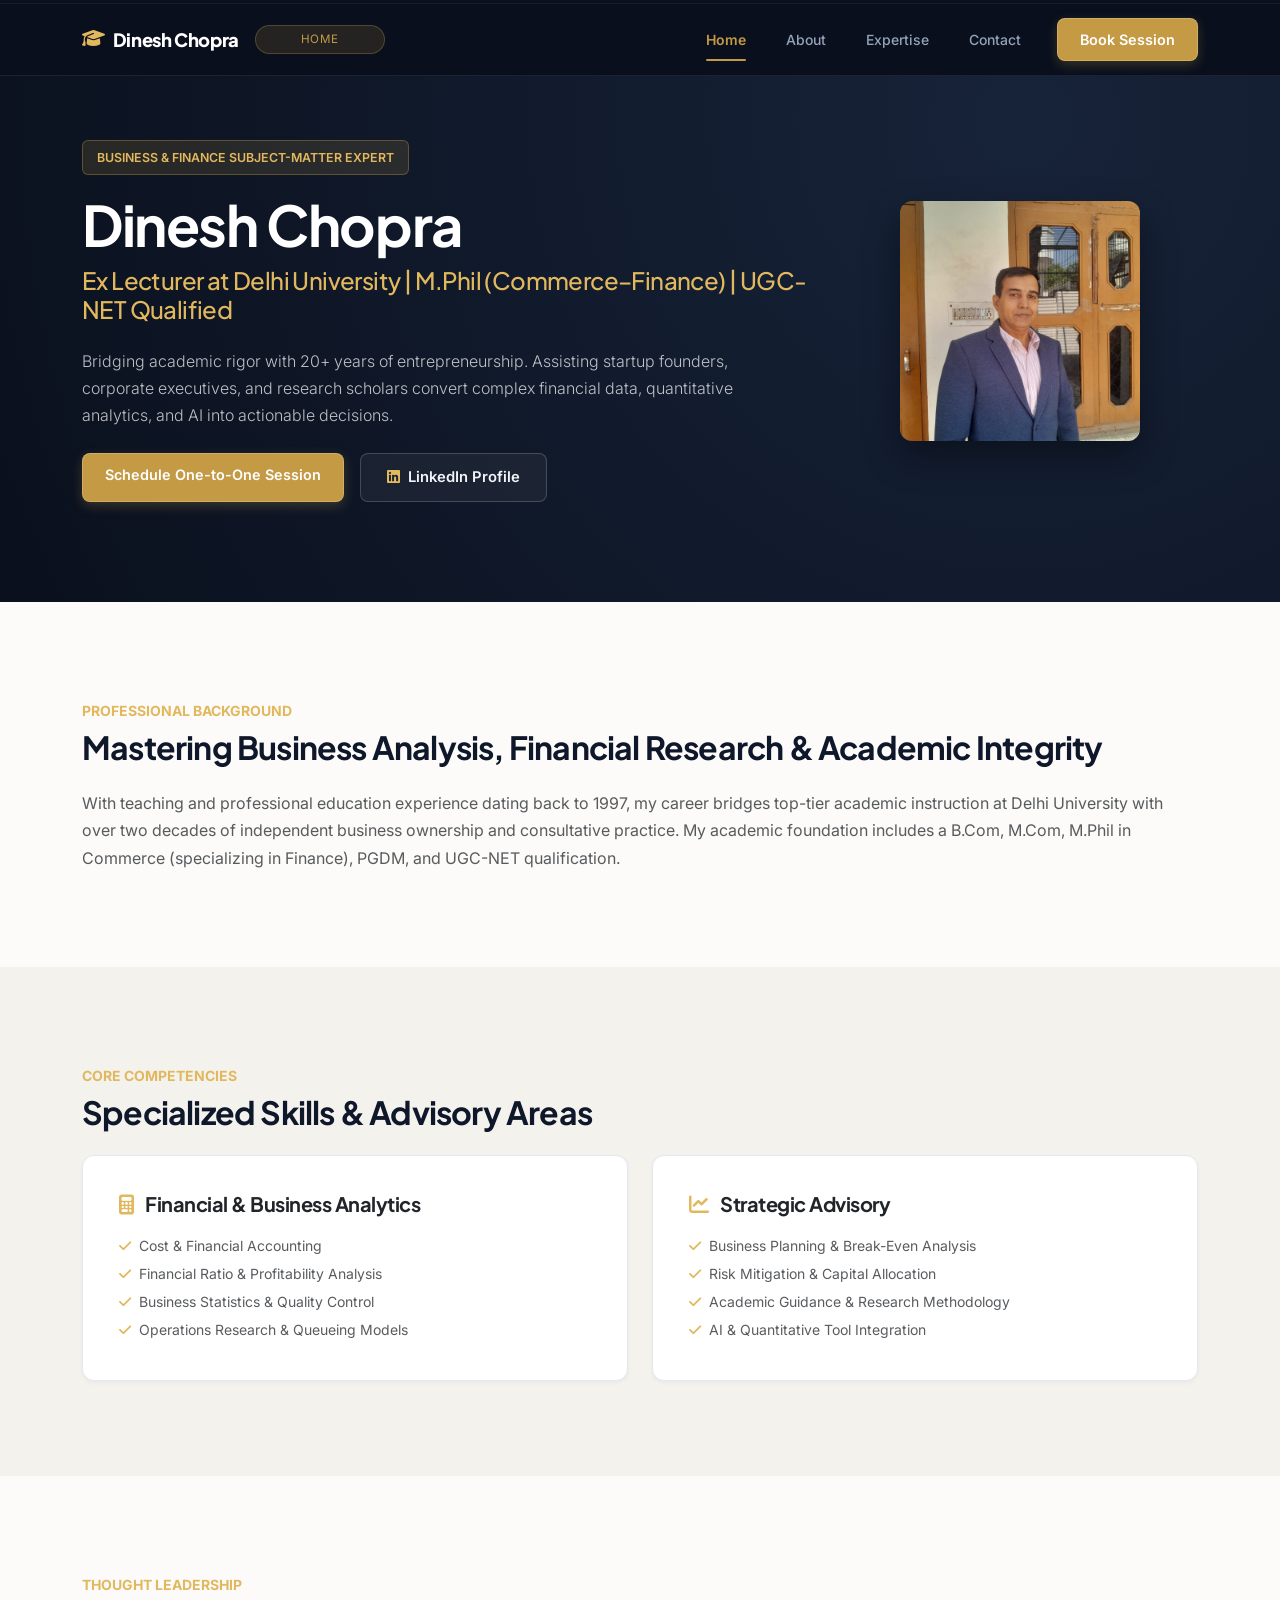
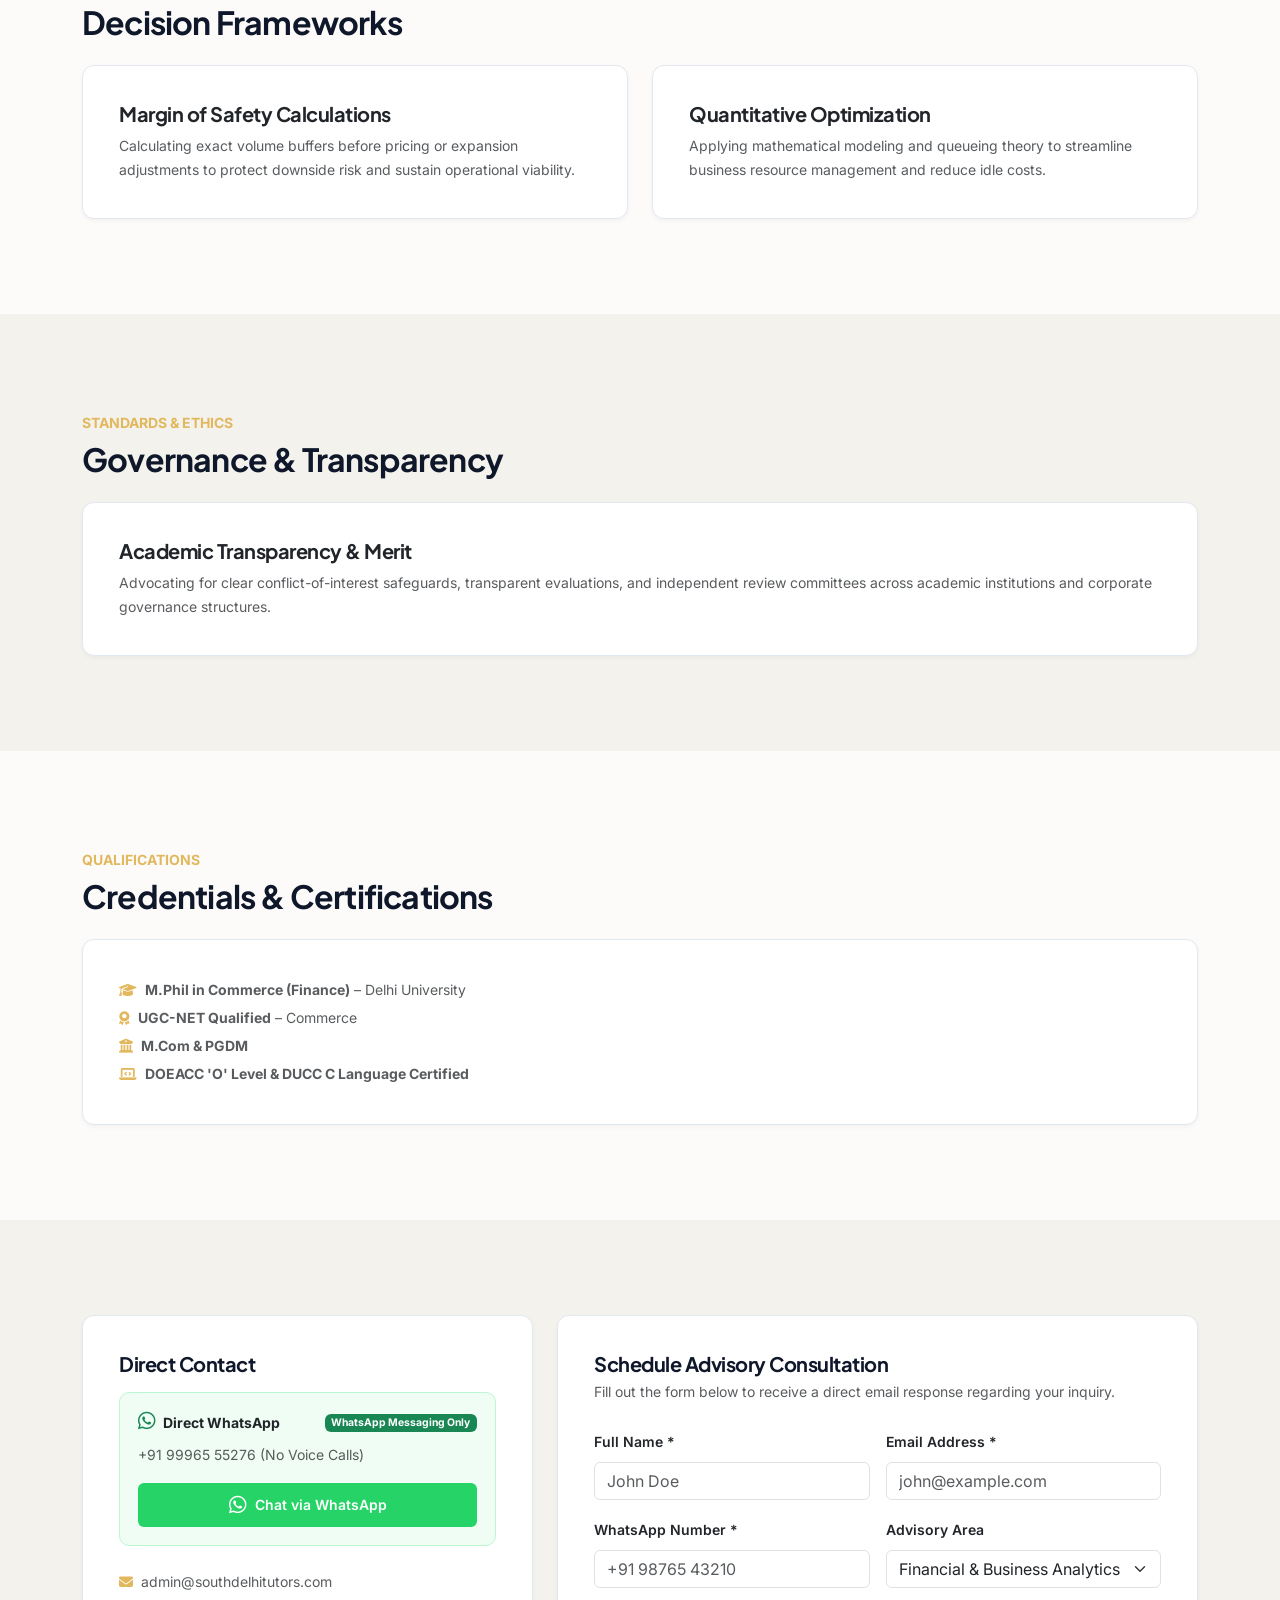
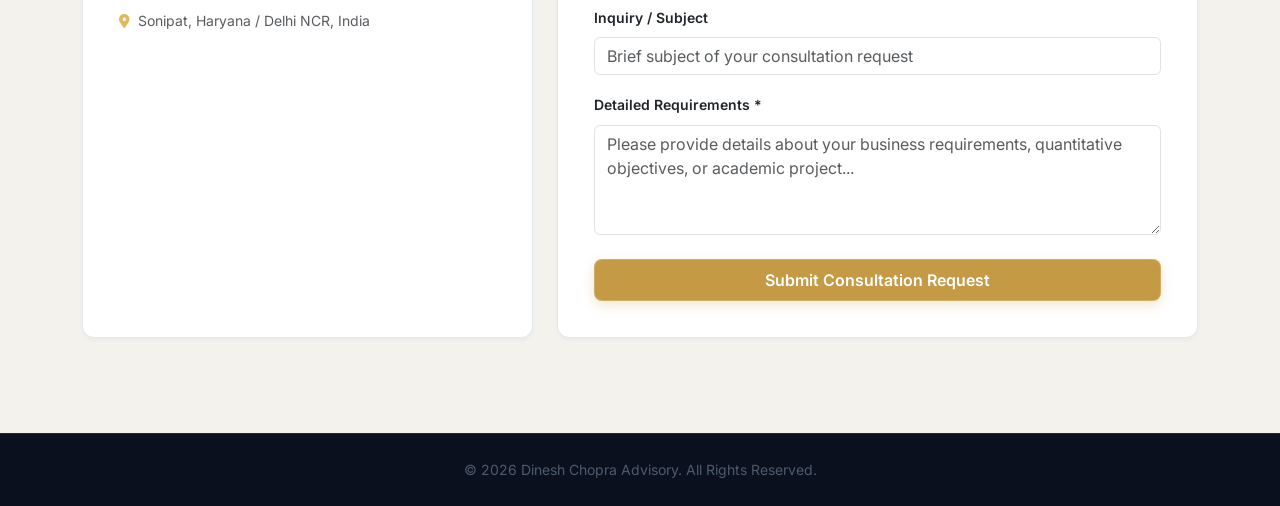
==== commit 7e2c583a: "Updated Website with some UI Changes and one more page" ====
--- a/index.html
+++ b/index.html
@@ -12,6 +12,7 @@
   <link href="https://fonts.googleapis.com/css2?family=Plus+Jakarta+Sans:wght@500;600;700;800&family=Inter:wght@400;500;600;700&display=swap" rel="stylesheet">
   <link href="https://cdn.jsdelivr.net/npm/bootstrap@5.3.2/dist/css/bootstrap.min.css" rel="stylesheet">
   <link href="https://cdnjs.cloudflare.com/ajax/libs/font-awesome/6.4.0/css/all.min.css" rel="stylesheet">
+  <link href="Style.css" rel="stylesheet">
 
   <style>
     .text-gold {
@@ -284,9 +285,9 @@
           <li class="nav-item"><a class="nav-link" id="nav-expertise" href="#expertise">Expertise</a></li>
           <li class="nav-item"><a class="nav-link" id="nav-contact" href="#contact">Contact</a></li>
           <li class="nav-item ms-lg-2">
-            <button class="btn btn-gold btn-sm fw-semibold" data-bs-toggle="modal" data-bs-target="#consultationModal">
+            <a class="btn btn-gold btn-sm fw-semibold" href="Book-An-Appointment.html">
               Book Session
-            </button>
+            </a>
           </li>
         </ul>
       </div>
@@ -308,9 +309,9 @@
         <li class="nav-item mb-3"><a class="nav-link text-white" data-bs-dismiss="offcanvas" href="#credentials">Credentials</a></li>
         <li class="nav-item mb-3"><a class="nav-link text-white" data-bs-dismiss="offcanvas" href="#contact">Contact</a></li>
       </ul>
-      <button class="btn btn-gold w-100 py-3 fw-semibold" data-bs-dismiss="offcanvas" data-bs-toggle="modal" data-bs-target="#consultationModal">
+      <a class="btn btn-gold w-100 py-3 fw-semibold" href="Book-An-Appointment.html">
         Book Advisory Session
-      </button>
+      </a>
     </div>
   </div>
 
@@ -325,9 +326,9 @@
             Bridging academic rigor with 20+ years of entrepreneurship. Assisting startup founders, corporate executives, and research scholars convert complex financial data, quantitative analytics, and AI into actionable decisions.
           </p>
           <div class="d-flex flex-wrap gap-3">
-            <button class="btn btn-gold" data-bs-toggle="modal" data-bs-target="#consultationModal">
+            <a class="btn btn-gold" href="Book-An-Appointment.html">
               Schedule One-to-One Session
-            </button>
+            </a>
             <a href="https://www.linkedin.com/in/dineshchopra205/" target="_blank" class="btn btn-outline-hero">
               <i class="fab fa-linkedin me-2 text-gold"></i>LinkedIn Profile
             </a>
@@ -551,57 +552,7 @@
   </footer>
 
   <script src="https://cdn.jsdelivr.net/npm/bootstrap@5.3.2/dist/js/bootstrap.bundle.min.js"></script>
-
-  <script>
-    let isTicking = false;
-
-    function handleScroll() {
-      const winScroll = window.scrollY || document.documentElement.scrollTop;
-      const height = document.documentElement.scrollHeight - document.documentElement.clientHeight;
-      const scrolled = height > 0 ? winScroll / height : 0;
-
-      const progressBar = document.getElementById('progressBar');
-      if (progressBar) {
-        progressBar.style.transform = `scaleX(${scrolled})`;
-      }
-
-      const sections = ['home', 'about', 'expertise', 'frameworks', 'governance', 'credentials', 'contact'];
-      const sectionTracker = document.getElementById('sectionTracker');
-
-      sections.forEach(sectionId => {
-        const section = document.getElementById(sectionId);
-        
-        let navLinkId = 'nav-' + sectionId;
-        if (['frameworks', 'governance', 'credentials'].includes(sectionId)) {
-          navLinkId = 'nav-expertise';
-        }
-        
-        const navLink = document.getElementById(navLinkId);
-
-        if (section) {
-          const rect = section.getBoundingClientRect();
-          if (rect.top <= 250 && rect.bottom >= 250) {
-            document.querySelectorAll('.nav-link').forEach(link => link.classList.remove('active-section'));
-            if (navLink) navLink.classList.add('active-section');
-
-            if (sectionTracker) {
-              sectionTracker.innerText = sectionId.charAt(0).toUpperCase() + sectionId.slice(1);
-            }
-          }
-        }
-      });
-
-      isTicking = false;
-    }
-
-    window.addEventListener('scroll', () => {
-      if (!isTicking) {
-        window.requestAnimationFrame(handleScroll);
-        isTicking = true;
-      }
-    }, { passive: true });
-
-    document.addEventListener('DOMContentLoaded', handleScroll);
-  </script>
+  <script src="Script.js"></script>
+
 </body>
 </html>
--- a/Style.css
+++ b/Style.css
@@ -0,0 +1,678 @@
+.text-gold {
+  color: #e2b85e !important;
+}
+
+:root {
+  --primary-dark: #0a101d;
+  --navy-card: #131c2e;
+  --text-main: #0f172a;
+  --text-muted: #475569;
+  --bg-warm: #fcfbf9;
+  --bg-surface: #ffffff;
+  --accent-gold: #c49a45;
+  --accent-gold-hover: #b08736;
+  --accent-soft: #fef8ec;
+  --whatsapp-green: #25d366;
+  --whatsapp-green-hover: #1da851;
+  --border-color: #e2e8f0;
+  --border-dark: #1e293b;
+  --shadow-sm: 0 2px 4px rgba(15, 23, 42, 0.04);
+  --shadow-md: 0 10px 25px -5px rgba(15, 23, 42, 0.08);
+  --shadow-hover: 0 20px 30px -10px rgba(15, 23, 42, 0.12);
+  --ease-smooth: cubic-bezier(0.16, 1, 0.3, 1);
+}
+
+html {
+  scroll-behavior: smooth;
+  scrollbar-color: var(--accent-gold) var(--primary-dark);
+  scrollbar-width: thin;
+}
+
+* {
+  scrollbar-color: var(--accent-gold) var(--primary-dark);
+  scrollbar-width: thin;
+}
+
+*::-webkit-scrollbar {
+  height: 10px;
+  width: 10px;
+}
+
+*::-webkit-scrollbar-track {
+  background: var(--primary-dark);
+}
+
+*::-webkit-scrollbar-thumb {
+  background: var(--accent-gold);
+  border: 2px solid var(--primary-dark);
+  border-radius: 999px;
+}
+
+*::-webkit-scrollbar-thumb:hover {
+  background: #e2b85e;
+}
+
+*::-webkit-scrollbar-corner {
+  background: var(--primary-dark);
+}
+
+body {
+  font-family: 'Inter', sans-serif;
+  color: var(--text-muted);
+  background-color: var(--bg-warm);
+  line-height: 1.7;
+  overflow-x: hidden;
+}
+
+h1, h2, h3, h4, h5, h6 {
+  font-family: 'Plus Jakarta Sans', sans-serif;
+  color: var(--text-main);
+  letter-spacing: -0.025em;
+}
+
+.progress-container {
+  position: fixed;
+  top: 0;
+  left: 0;
+  width: 100%;
+  height: 4px;
+  background-color: #0a101d;
+  box-shadow: inset 0 -1px 0 rgba(255, 255, 255, 0.05);
+  z-index: 10001;
+  pointer-events: none;
+}
+
+.progress-bar-fill {
+  height: 100%;
+  width: 100%;
+  background: linear-gradient(90deg, #c49a45 0%, #f3e5ab 100%);
+  transform-origin: left center;
+  transform: scaleX(0);
+  will-change: transform;
+  box-shadow: 0 0 10px rgba(196, 154, 69, 0.6);
+}
+
+.custom-navbar {
+  top: 4px;
+  background-color: rgba(10, 16, 29, 0.98);
+  backdrop-filter: blur(12px);
+  -webkit-backdrop-filter: blur(12px);
+  border-bottom: 1px solid rgba(255, 255, 255, 0.08);
+  padding: 0.85rem 0;
+}
+
+.navbar-brand {
+  font-family: 'Plus Jakarta Sans', sans-serif;
+  font-weight: 800;
+  font-size: 1.15rem;
+  color: #ffffff !important;
+  letter-spacing: -0.02em;
+}
+
+.section-tracker-badge {
+  font-size: 0.725rem;
+  text-transform: uppercase;
+  letter-spacing: 0.08em;
+  background: rgba(196, 154, 69, 0.15);
+  border: 1px solid rgba(196, 154, 69, 0.3);
+  color: var(--accent-gold);
+  padding: 4px 0;
+  border-radius: 20px;
+  display: inline-block;
+  width: 130px;
+  text-align: center;
+  white-space: nowrap;
+  overflow: hidden;
+  text-overflow: ellipsis;
+}
+
+.navbar-nav { gap: 1rem; }
+.nav-link {
+  color: #94a3b8 !important;
+  font-size: 0.875rem;
+  font-weight: 500;
+  padding: 0.5rem 0.75rem !important;
+  transition: color 0.2s ease;
+  position: relative;
+}
+.nav-link.active-section { color: var(--accent-gold) !important; font-weight: 600; }
+.nav-link.active-section::after {
+  content: '';
+  position: absolute;
+  bottom: -2px;
+  left: 0.75rem;
+  right: 0.75rem;
+  height: 2px;
+  background-color: var(--accent-gold);
+  border-radius: 2px;
+}
+.offcanvas-dark { background-color: var(--primary-dark); color: #ffffff; }
+
+.btn-gold {
+  background: var(--accent-gold);
+  color: #ffffff;
+  font-weight: 600;
+  font-size: 0.9rem;
+  padding: 10px 22px;
+  border-radius: 8px;
+  border: 1px solid rgba(255, 255, 255, 0.2);
+  box-shadow: 0 4px 12px rgba(196, 154, 69, 0.25);
+  transition: transform 0.25s var(--ease-smooth), background-color 0.25s ease;
+  white-space: nowrap;
+}
+.btn-gold:hover { background: var(--accent-gold-hover); color: #ffffff; transform: translate3d(0, -2px, 0); }
+.btn-outline-hero {
+  background: rgba(255, 255, 255, 0.05);
+  color: #f1f5f9;
+  font-weight: 600;
+  font-size: 0.925rem;
+  padding: 12px 26px;
+  border-radius: 8px;
+  border: 1px solid rgba(255, 255, 255, 0.18);
+  transition: transform 0.25s var(--ease-smooth);
+}
+.btn-outline-hero:hover { background: rgba(255, 255, 255, 0.12); color: #ffffff; }
+
+.whatsapp-box {
+  background: #f0fdf4;
+  border: 1px solid #bbf7d0;
+  border-radius: 10px;
+  padding: 18px;
+  transition: transform 0.2s ease, box-shadow 0.2s ease;
+}
+.whatsapp-box:hover { transform: translateY(-2px); box-shadow: 0 6px 15px rgba(37, 211, 102, 0.15); }
+.btn-whatsapp {
+  background-color: var(--whatsapp-green);
+  color: #ffffff !important;
+  font-weight: 600;
+  padding: 10px 18px;
+  border-radius: 6px;
+  text-decoration: none;
+  display: inline-flex;
+  align-items: center;
+  font-size: 0.875rem;
+  transition: background-color 0.2s ease;
+}
+.btn-whatsapp:hover { background-color: var(--whatsapp-green-hover); }
+
+.hero-section {
+  background: radial-gradient(circle at 80% 20%, #172339 0%, var(--primary-dark) 100%);
+  color: #ffffff;
+  padding: 140px 0 100px 0;
+}
+.hero-badge {
+  background-color: rgba(196, 154, 69, 0.15);
+  border: 1px solid rgba(196, 154, 69, 0.35);
+  color: #e2b85e;
+  font-size: 0.775rem;
+  font-weight: 600;
+  text-transform: uppercase;
+  padding: 6px 14px;
+  border-radius: 6px;
+  display: inline-block;
+}
+.profile-img {
+  width: 240px;
+  height: 240px;
+  object-fit: cover;
+  border-radius: 12px;
+  box-shadow: 0 15px 35px rgba(0, 0, 0, 0.4);
+}
+.pro-card {
+  background: var(--bg-surface);
+  border: 1px solid var(--border-color);
+  border-radius: 12px;
+  padding: 36px;
+  height: 100%;
+  box-shadow: var(--shadow-sm);
+}
+.section-padding { padding: 95px 0; }
+.bg-subtle-custom { background-color: #f4f2ed; }
+footer { background-color: var(--primary-dark); color: #64748b; border-top: 1px solid var(--border-dark); }
+
+.appointment-page {
+  min-height: 100vh;
+  background: radial-gradient(circle at 15% 10%, #fff8eb 0%, var(--bg-warm) 38%, #eef2f4 100%);
+}
+
+.appointment-main {
+  padding: 150px 0 72px;
+}
+
+.appointment-intro {
+  max-width: 650px;
+}
+
+.appointment-kicker {
+  color: var(--accent-gold);
+  font-size: 0.75rem;
+  font-weight: 700;
+  letter-spacing: 0.12em;
+  text-transform: uppercase;
+}
+
+.appointment-title {
+  font-size: clamp(2.25rem, 5vw, 4.25rem);
+  line-height: 1.08;
+  margin: 0.65rem 0 1rem;
+}
+
+.appointment-lead {
+  color: var(--text-muted);
+  font-size: 1.05rem;
+  max-width: 560px;
+}
+
+.appointment-panel {
+  background: rgba(255, 255, 255, 0.86);
+  border: 1px solid rgba(196, 154, 69, 0.22);
+  border-radius: 14px;
+  box-shadow: var(--shadow-md);
+  padding: clamp(1.25rem, 3vw, 2.25rem);
+}
+
+.appointment-panel-title {
+  color: var(--text-main);
+  font-size: 1.2rem;
+  font-weight: 700;
+  margin-bottom: 1.25rem;
+}
+
+.appointment-form .form-control,
+.appointment-form .form-select {
+  border-color: #d8dee8;
+  border-radius: 7px;
+  min-height: 48px;
+  padding: 0.7rem 0.85rem;
+}
+
+.appointment-form textarea.form-control {
+  min-height: 118px;
+}
+
+.field-error {
+  color: #b42318;
+  display: block;
+  font-size: 0.75rem;
+  line-height: 1.35;
+  margin-top: 0.35rem;
+  min-height: 0;
+}
+
+.field-error:not(:empty) { min-height: 1rem; }
+
+.form-control.has-error,
+.choose-time-button.has-error {
+  border-color: #c24136;
+  box-shadow: 0 0 0 0.2rem rgba(194, 65, 54, 0.12);
+}
+
+.custom-select { position: relative; }
+
+.custom-select-toggle {
+  align-items: center;
+  background: #ffffff;
+  border: 1px solid #d8dee8;
+  border-radius: 7px;
+  color: var(--text-main);
+  display: flex;
+  font-size: 0.9rem;
+  justify-content: space-between;
+  min-height: 48px;
+  padding: 0.7rem 0.85rem;
+  text-align: left;
+  width: 100%;
+}
+
+.custom-select-toggle:hover,
+.custom-select-toggle:focus-visible,
+.custom-select.is-open .custom-select-toggle {
+  border-color: var(--accent-gold);
+  box-shadow: 0 0 0 0.2rem rgba(196, 154, 69, 0.16);
+  outline: none;
+}
+
+.custom-select-toggle i {
+  color: var(--accent-gold);
+  transition: transform 0.2s ease;
+}
+
+.custom-select.is-open .custom-select-toggle i { transform: rotate(180deg); }
+
+.custom-select-menu {
+  background: #ffffff;
+  border: 1px solid #d8dee8;
+  border-radius: 7px;
+  box-shadow: 0 14px 28px rgba(15, 23, 42, 0.13);
+  left: 0;
+  overflow: hidden;
+  padding: 0.35rem;
+  position: absolute;
+  top: calc(100% + 0.4rem);
+  width: 100%;
+  z-index: 20;
+}
+
+.custom-select-menu[hidden] { display: none; }
+
+.custom-select-option {
+  background: transparent;
+  border: 0;
+  border-radius: 5px;
+  color: var(--text-main);
+  display: block;
+  font-size: 0.85rem;
+  padding: 0.65rem 0.7rem;
+  text-align: left;
+  width: 100%;
+}
+
+.custom-select-option:hover,
+.custom-select-option.is-selected {
+  background: #fff5df;
+  color: var(--accent-gold-hover);
+  font-weight: 600;
+}
+
+.choose-time-button {
+  align-items: center;
+  background: #fffaf0;
+  border: 1px solid rgba(196, 154, 69, 0.6);
+  border-radius: 8px;
+  color: var(--text-main);
+  display: flex;
+  font-size: 0.9rem;
+  justify-content: space-between;
+  min-height: 52px;
+  padding: 0.75rem 0.95rem;
+  text-align: left;
+  transition: background-color 0.2s ease, border-color 0.2s ease;
+  width: 100%;
+}
+
+.choose-time-button:hover,
+.choose-time-button:focus-visible {
+  background: #fff3d8;
+  border-color: var(--accent-gold);
+  outline: none;
+}
+
+.choose-time-button > i {
+  color: var(--accent-gold);
+}
+
+.appointment-form .form-control:focus,
+.appointment-form .form-select:focus {
+  border-color: var(--accent-gold);
+  box-shadow: 0 0 0 0.2rem rgba(196, 154, 69, 0.16);
+}
+
+.availability-panel {
+  background: var(--primary-dark);
+  border-radius: 14px;
+  box-shadow: 0 18px 34px rgba(10, 16, 29, 0.18);
+  color: #ffffff;
+  padding: clamp(1.25rem, 3vw, 2.25rem);
+}
+
+.availability-panel h2,
+.availability-panel h3 {
+  color: #ffffff;
+}
+
+.availability-note {
+  color: #aeb9c9;
+  font-size: 0.9rem;
+}
+
+.availability-list {
+  display: grid;
+  gap: 0.55rem;
+  margin-top: 1.5rem;
+}
+
+.availability-calendar-scroll {
+  overflow-x: auto;
+  padding-bottom: 0.35rem;
+}
+
+.availability-calendar {
+  display: grid;
+  grid-template-columns: 4.5rem repeat(var(--calendar-days), minmax(5.2rem, 1fr));
+  min-width: 620px;
+}
+
+.calendar-time-heading,
+.calendar-date-heading,
+.calendar-time,
+.calendar-slot-cell {
+  align-items: center;
+  border-bottom: 1px solid rgba(255, 255, 255, 0.08);
+  border-right: 1px solid rgba(255, 255, 255, 0.08);
+  display: flex;
+  justify-content: center;
+  min-height: 3.25rem;
+  padding: 0.35rem;
+  text-align: center;
+}
+
+.calendar-time-heading {
+  color: #8290a5;
+  font-size: 0.68rem;
+  text-transform: uppercase;
+}
+
+.calendar-date-heading {
+  flex-direction: column;
+  gap: 0.15rem;
+}
+
+.calendar-date-heading strong {
+  color: #ffffff;
+  font-size: 0.78rem;
+}
+
+.calendar-date-heading span {
+  color: #aeb9c9;
+  font-size: 0.66rem;
+}
+
+.calendar-time {
+  color: #f2d58f;
+  font-size: 0.72rem;
+  font-weight: 600;
+}
+
+.calendar-slot-cell.is-empty {
+  color: #526176;
+  font-size: 0.8rem;
+}
+
+.selection-summary {
+  color: #f2d58f;
+  font-size: 0.82rem;
+  font-weight: 600;
+  margin: 1rem 0 0;
+}
+
+.availability-modal[hidden] { display: none; }
+
+.availability-modal {
+  align-items: center;
+  display: flex;
+  inset: 0;
+  justify-content: center;
+  padding: 1rem;
+  position: fixed;
+  z-index: 10010;
+}
+
+.availability-modal.is-open .availability-modal-backdrop {
+  animation: modal-backdrop-in 0.22s ease-out both;
+}
+
+.availability-modal.is-open .availability-modal-dialog {
+  animation: modal-dialog-in 0.3s var(--ease-smooth) both;
+}
+
+.availability-modal-backdrop {
+  background: rgba(10, 16, 29, 0.78);
+  inset: 0;
+  position: absolute;
+}
+
+.availability-modal-dialog {
+  background: var(--primary-dark);
+  border: 1px solid rgba(242, 213, 143, 0.28);
+  border-radius: 14px;
+  box-shadow: 0 24px 70px rgba(10, 16, 29, 0.35);
+  max-height: calc(100vh - 2rem);
+  max-width: 1040px;
+  overflow-y: auto;
+  padding: clamp(1.1rem, 3vw, 2rem);
+  position: relative;
+  width: 100%;
+}
+
+.availability-modal-header {
+  align-items: flex-start;
+  display: flex;
+  justify-content: space-between;
+  margin-bottom: 1rem;
+}
+
+.availability-modal-close {
+  background: transparent;
+  border: 1px solid rgba(255, 255, 255, 0.15);
+  border-radius: 6px;
+  color: #ffffff;
+  font-size: 1rem;
+  height: 36px;
+  width: 36px;
+}
+
+.availability-modal-close:hover,
+.availability-modal-close:focus-visible {
+  background: rgba(255, 255, 255, 0.1);
+  border-color: var(--accent-gold);
+  color: #f2d58f;
+  outline: none;
+}
+
+body.modal-open { overflow: hidden; }
+
+@keyframes modal-backdrop-in {
+  from { opacity: 0; }
+  to { opacity: 1; }
+}
+
+@keyframes modal-dialog-in {
+  from { opacity: 0; transform: translateY(14px) scale(0.97); }
+  to { opacity: 1; transform: translateY(0) scale(1); }
+}
+
+@media (prefers-reduced-motion: reduce) {
+  .availability-modal:not([hidden]) .availability-modal-backdrop,
+  .availability-modal:not([hidden]) .availability-modal-dialog {
+    animation: none;
+  }
+}
+
+.availability-date-card {
+  background: rgba(255, 255, 255, 0.055);
+  border: 1px solid rgba(255, 255, 255, 0.08);
+  border-radius: 8px;
+  padding: 0.8rem 0.95rem;
+}
+
+.availability-date-heading {
+  align-items: baseline;
+  display: flex;
+  justify-content: space-between;
+  margin-bottom: 0.65rem;
+}
+
+.availability-date {
+  color: #aeb9c9;
+  font-size: 0.78rem;
+}
+
+.slot-grid {
+  display: flex;
+  flex-wrap: wrap;
+  gap: 0.4rem;
+}
+
+.slot-button {
+  background: rgba(196, 154, 69, 0.14);
+  border: 1px solid rgba(242, 213, 143, 0.45);
+  border-radius: 5px;
+  color: #f2d58f;
+  cursor: pointer;
+  font-size: 0.76rem;
+  font-weight: 600;
+  padding: 0.35rem 0.5rem;
+  transition: background-color 0.2s ease, border-color 0.2s ease, transform 0.2s ease;
+}
+
+.slot-button:hover,
+.slot-button.is-selected {
+  background: var(--accent-gold);
+  border-color: var(--accent-gold);
+  color: #ffffff;
+  transform: translateY(-1px);
+}
+
+.slot-button.is-unavailable {
+  background: rgba(255, 255, 255, 0.04);
+  border-color: rgba(255, 255, 255, 0.1);
+  color: #718096;
+  cursor: not-allowed;
+  text-decoration: line-through;
+}
+
+.availability-error {
+  color: #f5b6a9;
+}
+
+.availability-row {
+  align-items: center;
+  background: rgba(255, 255, 255, 0.055);
+  border: 1px solid rgba(255, 255, 255, 0.08);
+  border-radius: 8px;
+  display: flex;
+  justify-content: space-between;
+  padding: 0.8rem 0.95rem;
+}
+
+.availability-day {
+  color: #ffffff;
+  font-weight: 700;
+  min-width: 3rem;
+}
+
+.availability-hours {
+  color: #f2d58f;
+  font-size: 0.9rem;
+  font-weight: 600;
+  text-align: right;
+}
+
+.availability-hours span {
+  color: #8290a5;
+  font-weight: 400;
+  padding: 0 0.25rem;
+}
+
+.appointment-back-link {
+  color: var(--text-muted);
+  font-size: 0.9rem;
+  font-weight: 600;
+  text-decoration: none;
+}
+
+.appointment-back-link:hover { color: var(--accent-gold-hover); }
+
+@media (max-width: 991.98px) {
+  .appointment-main { padding-top: 125px; }
+}
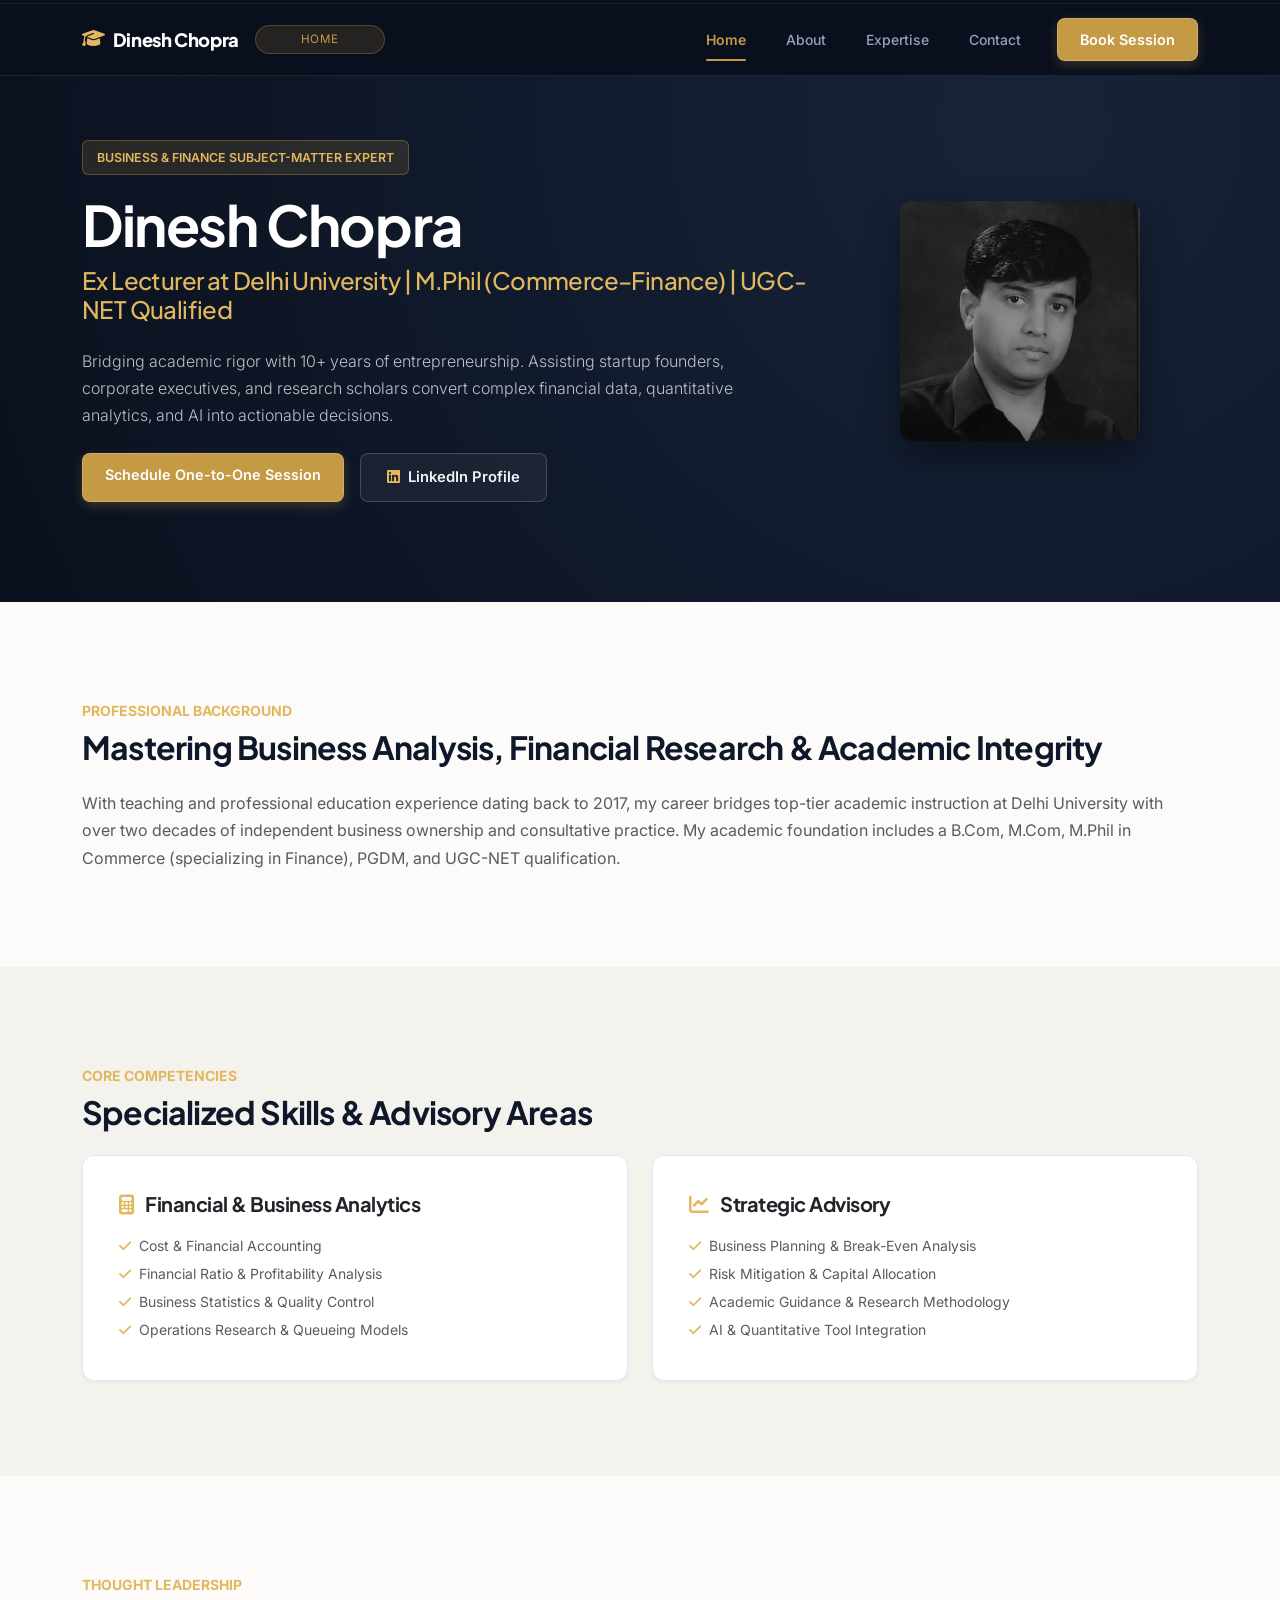
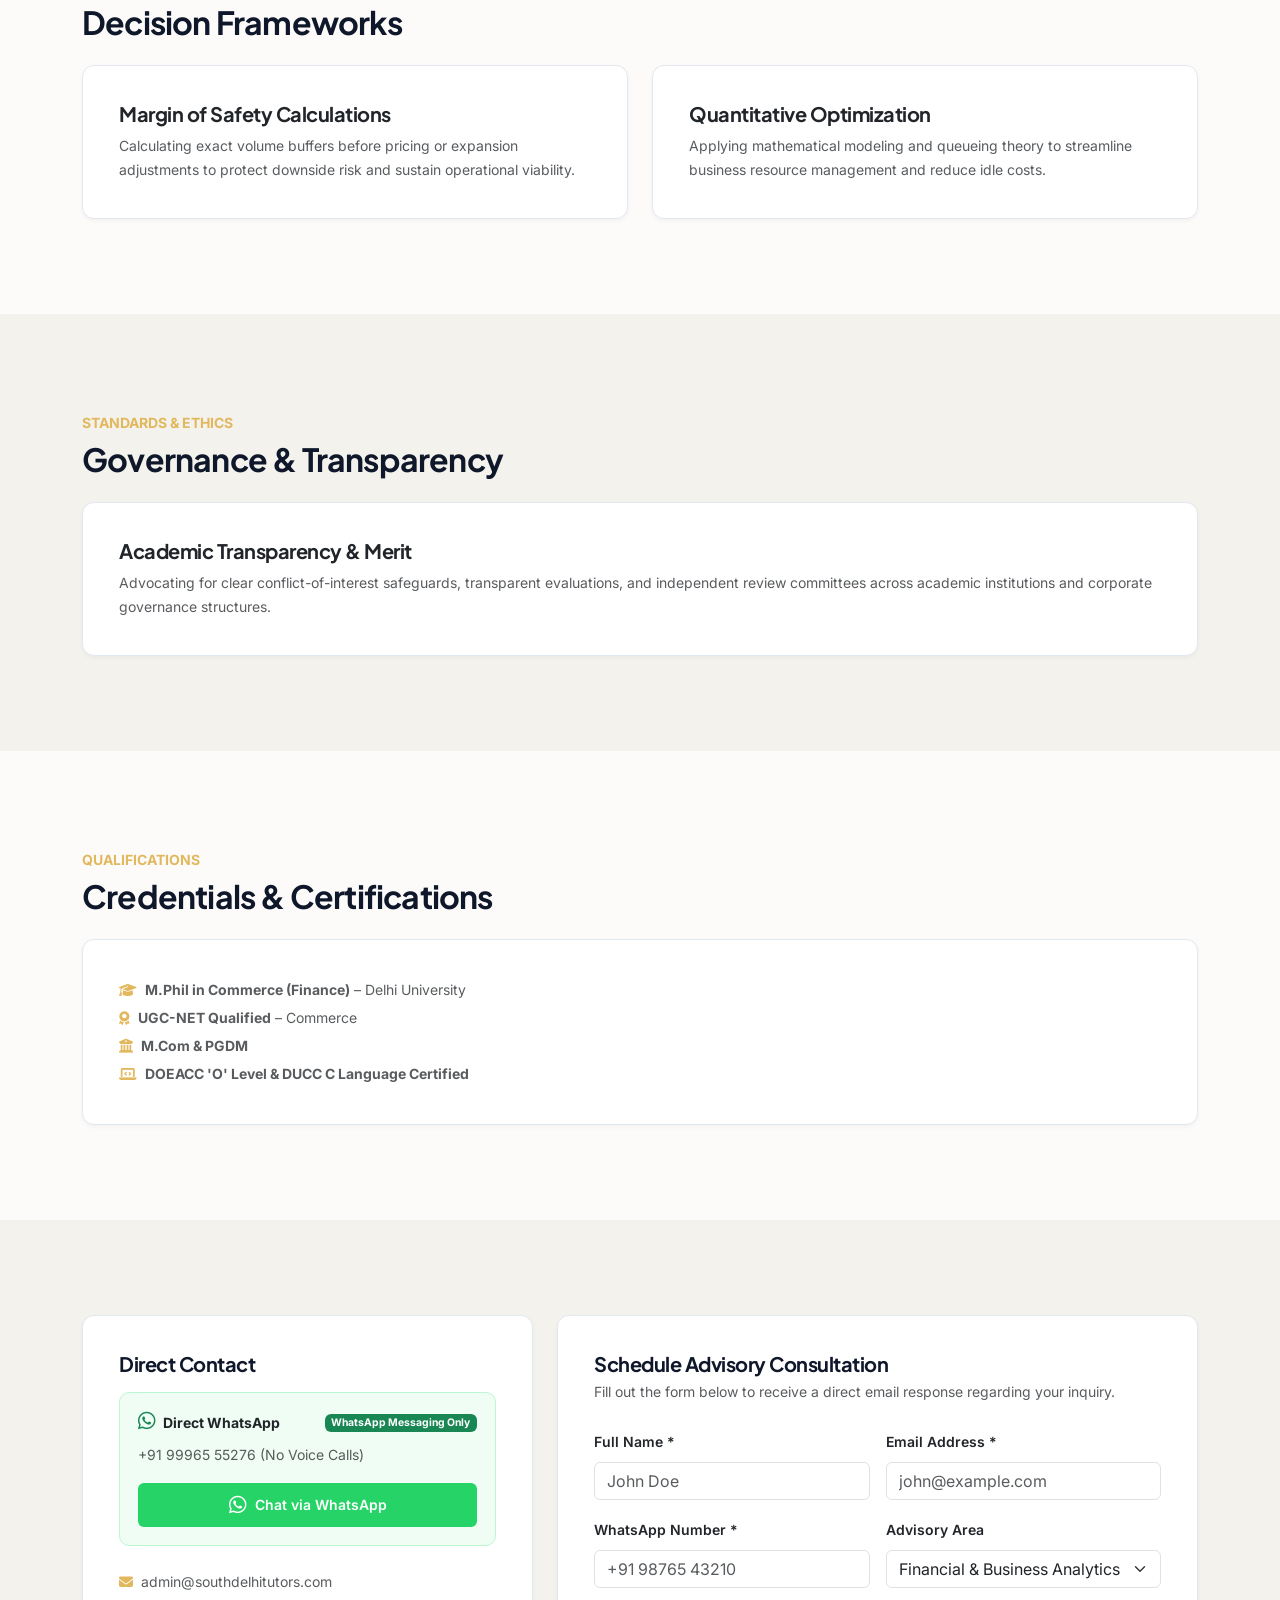
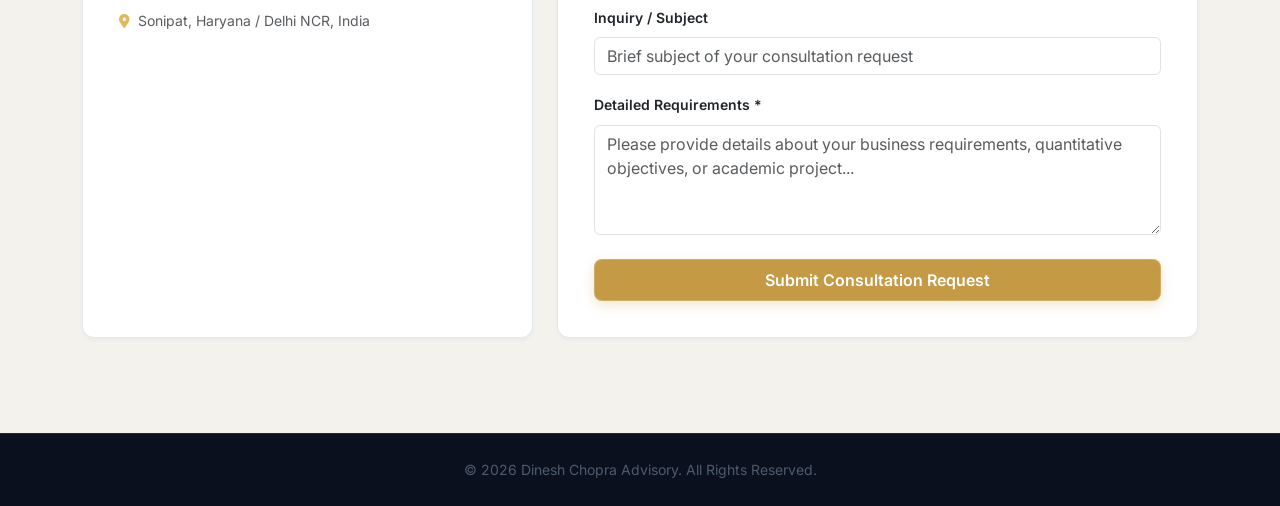
==== commit 9d71ca00: "changed 1997 to 2017, and 20+ to 10+" ====
--- a/index.html
+++ b/index.html
@@ -323,7 +323,7 @@
           <h1 class="display-4 fw-bold text-white mb-2">Dinesh Chopra</h1>
           <h3 class="fs-4 text-gold mb-4 fw-medium">Ex Lecturer at Delhi University | M.Phil (Commerce–Finance) | UGC-NET Qualified</h3>
           <p class="lead text-light opacity-75 mb-4 pe-lg-5 fs-6">
-            Bridging academic rigor with 20+ years of entrepreneurship. Assisting startup founders, corporate executives, and research scholars convert complex financial data, quantitative analytics, and AI into actionable decisions.
+            Bridging academic rigor with 10+ years of entrepreneurship. Assisting startup founders, corporate executives, and research scholars convert complex financial data, quantitative analytics, and AI into actionable decisions.
           </p>
           <div class="d-flex flex-wrap gap-3">
             <a class="btn btn-gold" href="Book-An-Appointment.html">
@@ -346,7 +346,7 @@
       <span class="text-uppercase small fw-bold text-gold tracking-wide">Professional Background</span>
       <h2 class="fw-bold fs-2 mt-1 mb-4">Mastering Business Analysis, Financial Research & Academic Integrity</h2>
       <p class="text-muted fs-6 mb-0">
-        With teaching and professional education experience dating back to 1997, my career bridges top-tier academic instruction at Delhi University with over two decades of independent business ownership and consultative practice. My academic foundation includes a B.Com, M.Com, M.Phil in Commerce (specializing in Finance), PGDM, and UGC-NET qualification.
+        With teaching and professional education experience dating back to 2017, my career bridges top-tier academic instruction at Delhi University with over two decades of independent business ownership and consultative practice. My academic foundation includes a B.Com, M.Com, M.Phil in Commerce (specializing in Finance), PGDM, and UGC-NET qualification.
       </p>
     </div>
   </section>
